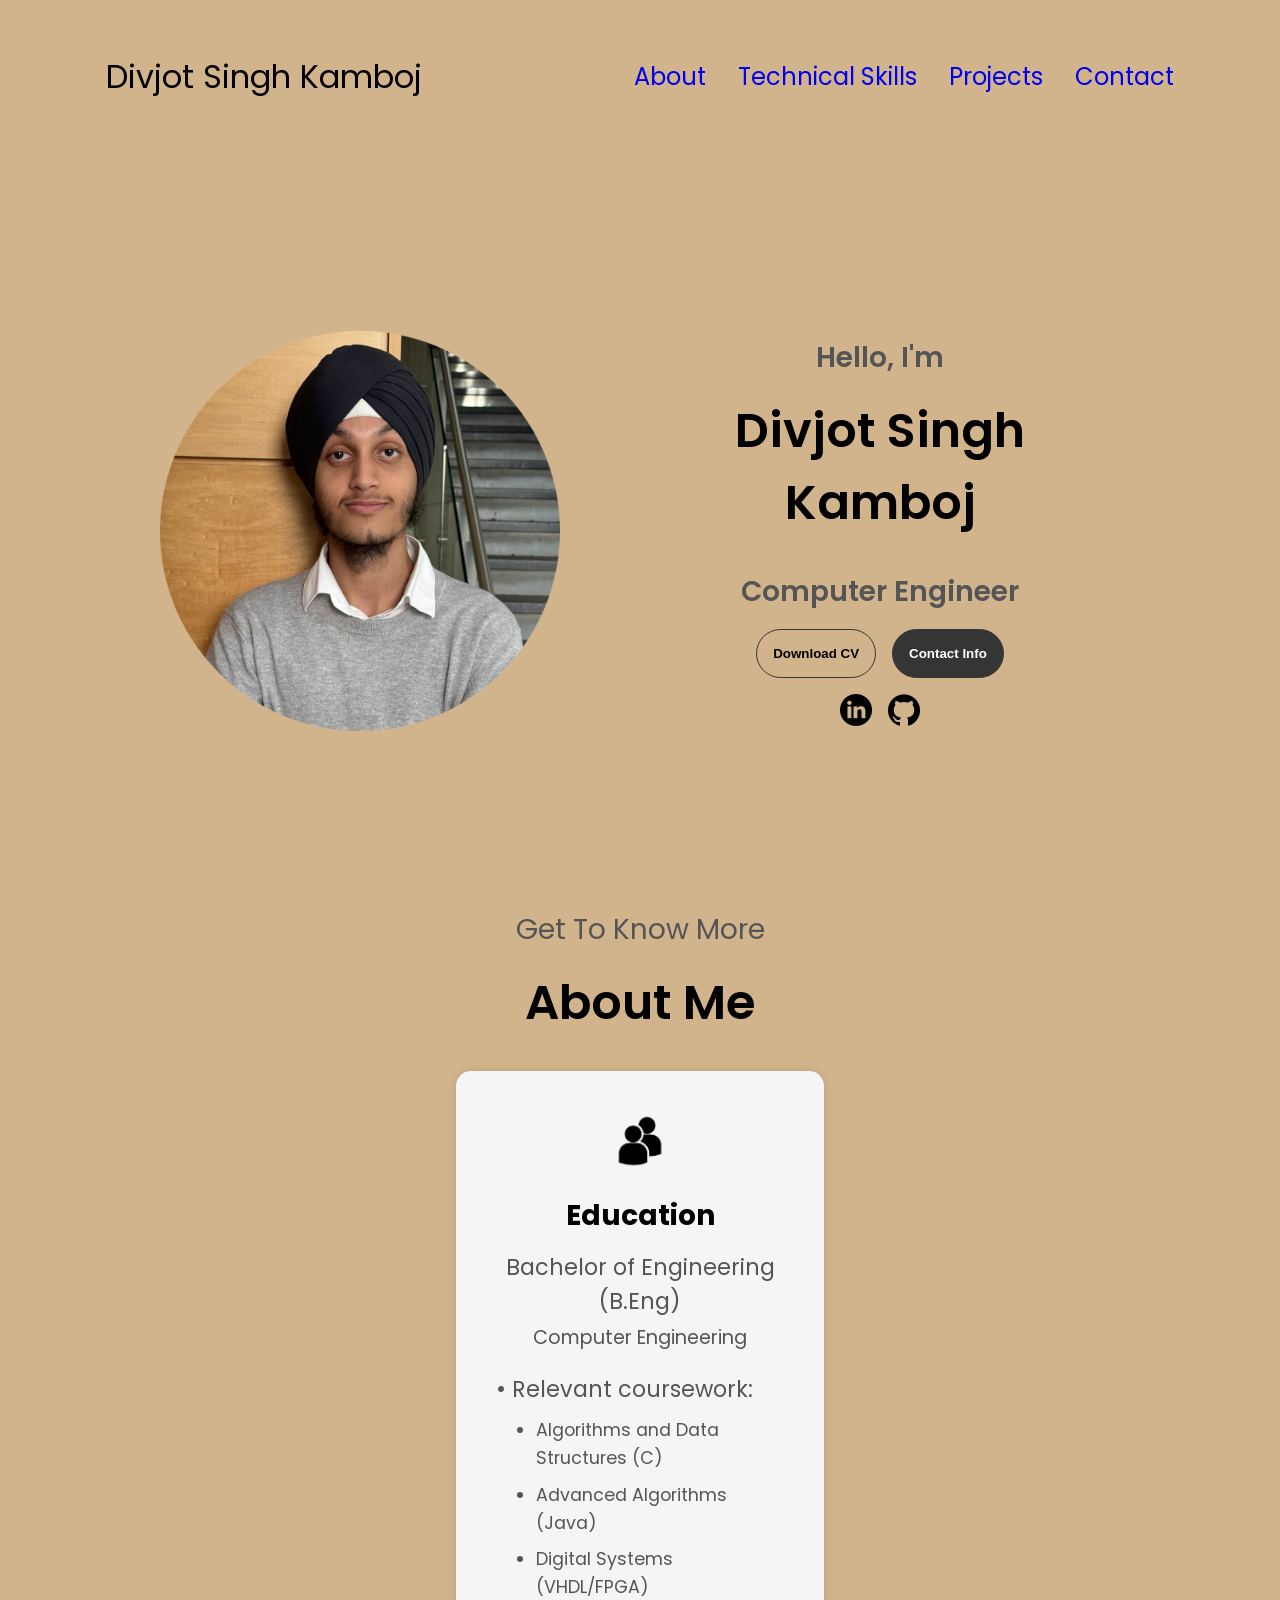
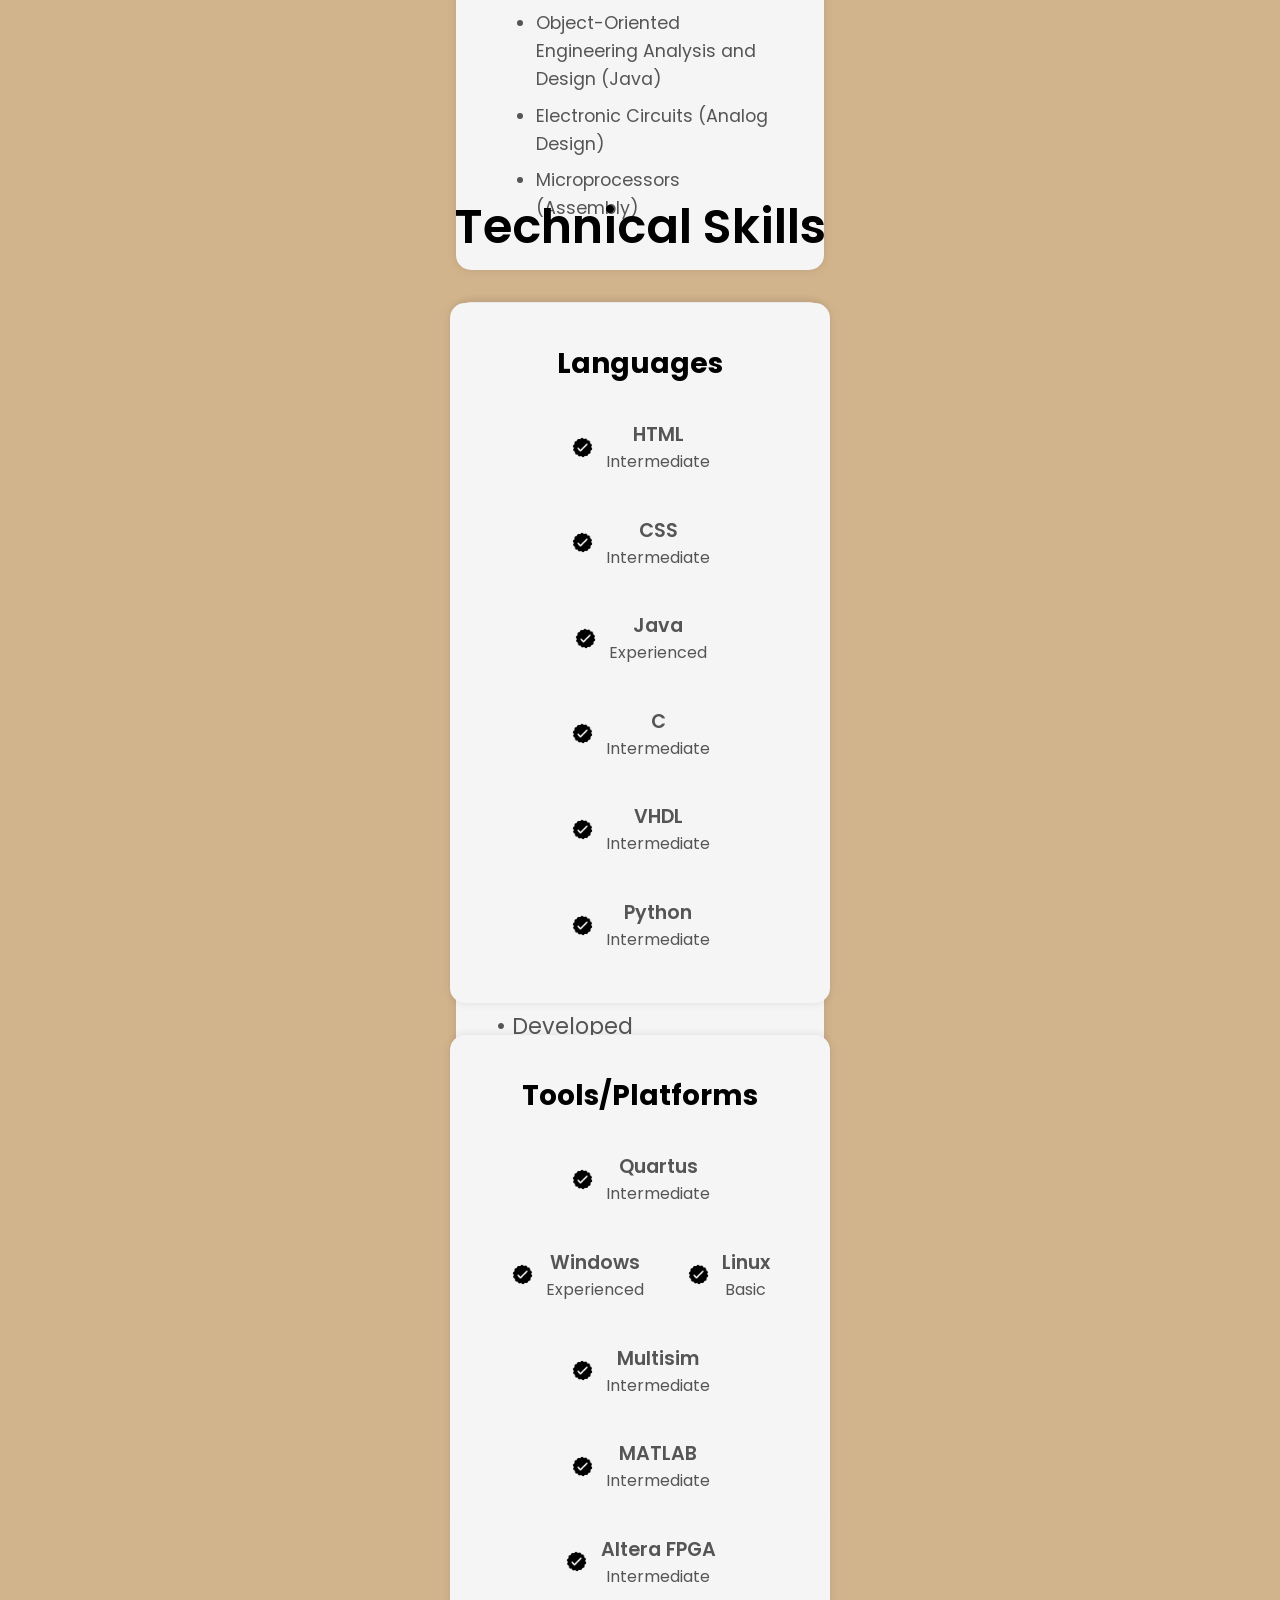
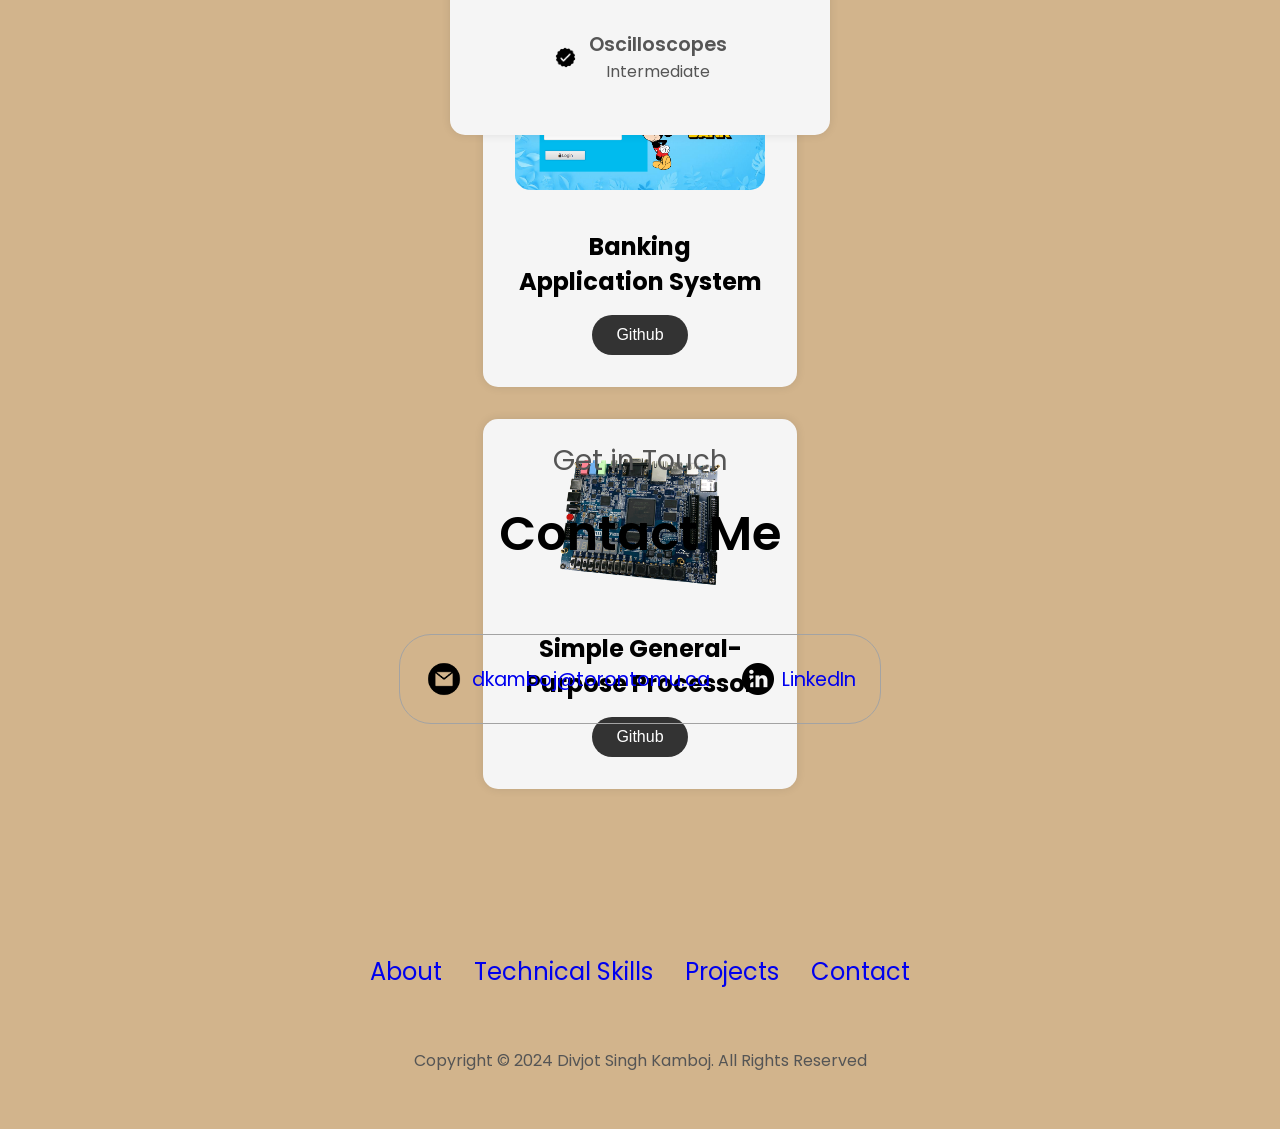
==== index.html @ 2ce03a9f "divjot portfolio final2" ====
<!DOCTYPE html>
<html lang="en">
<head>
    <meta charset="UTF-8">
    <meta http-equiv="X-UA-Compatible" content="IE=edge" />
    <meta name="viewport" content="width=device-width, initial-scale=1.0">
    <title>My Portfolio</title>
    <link rel="stylesheet" href="style.css">
    <link rel="stylesheet" href="mediaqueries.css">
</head>
<body>
    <nav id="desktop-nav">
        <div class="logo">Divjot Singh Kamboj</div>
        <div>
            <ul class="nav-links">
                <li><a href="#about">About</a></li>
                <li><a href="#skills">Technical Skills</a></li>
                <li><a href="#projects">Projects</a></li>
                <li><a href="#contact">Contact</a></li>
            </ul>   
        </div>    
    </nav>
    <nav id="hamburger-nav">
        <div class="logo">Divjot Singh Kamboj</div>
        <div class="hamburger-menu">
            <div class="hamburger-icon" onclick="toggleMenu()">
                <span></span>
                <span></span>
                <span></span>
            </div>
            <ul class="menu-links">
                <li><a href="#about" onclick="toggleMenu()">About</a></li>
                <li><a href="#skills" onclick="toggleMenu()">Technical Skills</a></li>
                <li><a href="#projects" onclick="toggleMenu()">Projects</a></li>
                <li><a href="#contact" onclick="toggleMenu()">Contact</a></li>
            </ul>
        </div>
    </nav>
    
    <!-- Profile Section -->
    <section id="profile">
        <div class="section__pic-container">
            <img src="./assets/Profile-pic-1000x1000.png" alt="Divjot Singh Kamboj Profile Picture">
        </div>
        <div class="section__text">
            <p class="section__text__p1">Hello, I'm</p>
            <h1 class="title">Divjot Singh Kamboj</h1>
            <p class="section__text__p2">Computer Engineer</p>
            <div class="btn-container">
                <button class="btn btn-color-2" onclick="window.open('./assets/Resume__DSK.pdf')">Download CV</button>
                <button class="btn btn-color-1" onclick="location.href='./#contact'">Contact Info</button>
            </div>
            <div id="socials-container">
                <img src="./assets/linkedin.png" alt="My LinkedIn Profile" class="icon" onclick="location.href='https://www.linkedin.com/in/divjot-singh-kamboj/'" />
                <img src="./assets/github.png" alt="My Github Profile" class="icon" onclick="location.href='https://github.com/DivjotSK'" />
            </div>
        </div>
    </section>

   <!-- About Section -->
<section id="about">
    <p class="section__text__p1">Get To Know More</p>
    <h1 class="title">About Me</h1>
    <div class="about-wrapper">
        
        <!-- Education Box -->
        <div class="about-box">
            <img src="./assets/education.png" alt="Education Icon" class="about-icon">
            <h3>Education</h3>
            <p>Bachelor of Engineering (B.Eng)</p>
            <span>Computer Engineering</span>
            <div class="about-details">
                <p>• Relevant coursework:</p>
                <ul class="course-list">
                    <li>Algorithms and Data Structures (C)</li>
                    <li>Advanced Algorithms (Java)</li>
                    <li>Digital Systems (VHDL/FPGA)</li>
                    <li>Object-Oriented Engineering Analysis and Design (Java)</li>
                    <li>Electronic Circuits (Analog Design)</li>
                    <li>Microprocessors (Assembly)</li>
                </ul>
            </div>
        </div>
        <!-- Experience Box -->
        <div class="about-box">
            <img src="./assets/experience.png" alt="Experience Icon" class="about-icon">
            <h3>Experience</h3>
            <p>4 years</p>
            <span>Summer Camp Counsellor</span>
            <div class="about-details">
                <p>• Instructed participants in coding, game design, and LEGO robotics, enhancing their understanding of engineering principles.</p>
                <p>• Organized and managed educational and recreational activities, improving problem-solving and collaboration skills.</p>
                <p>• Developed communication and leadership abilities through interactions with campers, parents, and staff.</p>
                <p>• Facilitated clear communication among camp staff, ensuring smooth coordination of daily schedules and effective resolution of camper-related issues.</p>
            </div>
        </div>

        
    </div>

    
</section>
</section>



  <!-- Skills Section -->
<section id="skills">
    <h2 class="title">Technical Skills</h2>
    <div class="skills-wrapper">
        <!-- Languages Box -->
        <div class="skills-box">
            <h3>Languages</h3>
            <div class="skills-list">
                <div class="skill-item">
                    <img src="./assets/checkmark.png" alt="Checkmark" class="checkmark-icon">
                    <div>
                        <p>HTML</p>
                        <span>Intermediate</span>
                    </div>
                </div>
                <div class="skill-item">
                    <img src="./assets/checkmark.png" alt="Checkmark" class="checkmark-icon">
                    <div>
                        <p>CSS</p>
                        <span>Intermediate</span>
                    </div>
                </div>
                <div class="skill-item">
                    <img src="./assets/checkmark.png" alt="Checkmark" class="checkmark-icon">
                    <div>
                        <p>Java</p>
                        <span>Experienced</span>
                    </div>
                </div>
                <div class="skill-item">
                    <img src="./assets/checkmark.png" alt="Checkmark" class="checkmark-icon">
                    <div>
                        <p>C</p>
                        <span>Intermediate</span>
                    </div>
                </div>
                <div class="skill-item">
                    <img src="./assets/checkmark.png" alt="Checkmark" class="checkmark-icon">
                    <div>
                        <p>VHDL</p>
                        <span>Intermediate</span>
                    </div>
                </div>
                <div class="skill-item">
                    <img src="./assets/checkmark.png" alt="Checkmark" class="checkmark-icon">
                    <div>
                        <p>Python</p>
                        <span>Intermediate</span>
                    </div>
                </div>
            </div>
        </div>

        <!-- Tools/Platforms Box -->
        <div class="skills-box">
            <h3>Tools/Platforms</h3>
            <div class="skills-list">
                <div class="skill-item">
                    <img src="./assets/checkmark.png" alt="Checkmark" class="checkmark-icon">
                    <div>
                        <p>Quartus</p>
                        <span>Intermediate</span>
                    </div>
                </div>
                <div class="skill-item">
                    <img src="./assets/checkmark.png" alt="Checkmark" class="checkmark-icon">
                    <div>
                        <p>Windows</p>
                        <span>Experienced</span>
                    </div>
                </div>
                <div class="skill-item">
                    <img src="./assets/checkmark.png" alt="Checkmark" class="checkmark-icon">
                    <div>
                        <p>Linux</p>
                        <span>Basic</span>
                    </div>
                </div>
                <div class="skill-item">
                    <img src="./assets/checkmark.png" alt="Checkmark" class="checkmark-icon">
                    <div>
                        <p>Multisim</p>
                        <span>Intermediate</span>
                    </div>
                </div>
                <div class="skill-item">
                    <img src="./assets/checkmark.png" alt="Checkmark" class="checkmark-icon">
                    <div>
                        <p>MATLAB</p>
                        <span>Intermediate</span>
                    </div>
                </div>
                <div class="skill-item">
                    <img src="./assets/checkmark.png" alt="Checkmark" class="checkmark-icon">
                    <div>
                        <p>Altera FPGA</p>
                        <span>Intermediate</span>
                    </div>
                </div>
                <div class="skill-item">
                    <img src="./assets/checkmark.png" alt="Checkmark" class="checkmark-icon">
                    <div>
                        <p>Oscilloscopes</p>
                        <span>Intermediate</span>
                    </div>
                </div>
            </div>
        </div>
    </div>
    
</section>
</section>


<!-- Projects Section -->
<section id="projects">
    
    <h2 class="title">Projects</h2>
    <div class="projects-wrapper">
        <!-- Project 1 -->
        <div class="project-card">
            <img src="./assets/MultistageAmplifier.png" alt="Project One" class="project-img">
            <h3 class="project-title">Multistage Amplifier</h3>
            <div class="project-buttons">
                <button class="project-btn" onclick="window.open('https://github.com/DivjotSK/Multistage-Amplifier')">Github</button>
            </div>
        </div>

        <!-- Project 2 -->
        <div class="project-card">
            <img src="./assets/BankingApplication.png" alt="Project Two" class="project-img">
            <h3 class="project-title">Banking Application System</h3>
            <div class="project-buttons">
                <button class="project-btn" onclick="window.open('https://github.com/DivjotSK/BankingApplication')">Github</button>
            </div>
        </div>

        <!-- Project 3 -->
        <div class="project-card">
            <img src="./assets/alteraFPGA.png" alt="Project Three" class="project-img">
            <h3 class="project-title">Simple General-Purpose Processor</h3>
            <div class="project-buttons">
                <button class="project-btn" onclick="window.open('https://github.com/your-github-link')">Github</button>
            </div>
        </div>
    </div>
</section>

<section id="contact">
    <p class="section__text__p1">Get in Touch</p>
    <h1 class="title">Contact Me</h1>
    <div class="contact-info-upper-container">
        <div class="contact-info-container">
            <img 
            src="./assets/email.png" 
            alt="Email icon" 
            class="icon contact-icon email-icon"
            />
            <p><a href="mailto:dkamboj@torontomu.ca">dkamboj@torontomu.ca</a>
            </p>
        </div>
        <div class="contact-info-container">
            <img 
            src="./assets/linkedin.png" 
            alt="LinkedIn icon" 
            class="icon contact-icon"
            />
            <p><a href="https://www.linkedin.com/in/divjot-singh-kamboj/">LinkedIn</a>
            </p>
        </div>
    </div>
</section>
<footer>
    <nav>
        <div class="nav-links-container">
            <ul class="nav-links">
                <li><a href="#about">About</a></li>
                <li><a href="#skills">Technical Skills</a></li>
                <li><a href="#projects">Projects</a></li>
                <li><a href="#contact">Contact</a></li>
            </ul>
        </div>
    </nav>
    <p>Copyright &#169; 2024 Divjot Singh Kamboj. All Rights Reserved</p>
</footer>

    <script src="script.js"></script>
</body>
</html>
---- style.css ----
/* General */

@import url('https://fonts.googleapis.com/css2?family=Poppins:wght@300;400;500;600&display=swap');

* {
    margin: 0;
    padding: 0;
}


body{
    font-family: "Poppins", sans-serif;
    background-color: tan;
}

html{
    scroll-behavior: smooth;
}

p{
    color: rgb(85, 85, 85);
}

/* TRANSITION */

a, btn{
    transition: all 300ms ease;
}

/* Desktop */

nav, .nav-links{
    display: flex;
}

nav{
    justify-content:space-around;
    align-items: center;
    height: 17vh;
}

.nav-links{
    gap: 2rem;
    list-style: none;
    font-size: 1.5rem;
}

a{
    text-decoration: none;
    text-decoration-color: white;
}

a:hover{
    color:grey;
    text-decoration: underline;
    text-underline-offset: 1rem;
    text-decoration-color: rgb(181, 181, 181);
}

.logo{
    font-size: 2rem;
}

.logo:hover{
    cursor: default;
}

/* HAMBURGER MENU */

#hamburger-nav{
    display: none;
}

.hamburger-menu{
    position: relative;
    display: inline-block;
}

.hamburger-icon {
    display: flex;
    flex-direction: column;
    justify-content: space-between;
    height: 24px;
    width: 30px;
    cursor: pointer;
}

.hamburger-icon span{
    width: 100%;
    height: 2px;
    background-color: black;
    transition: all 0.3 ease-in-out;
}

.menu-links {
    position: absolute;
    top: 100%;
    right: 0;
    background-color: white;
    width: fit-content;
    max-height: 0;
    overflow: hidden;
    transition: all 0.3 ease-in-out;
}

.menu-links a{
    display: block;
    padding: 10px;
    text-align: center;
    font-size: 1.5rem;
    color: black;
    text-decoration: none;
    transition: all 0.3 ease-in-out;
}

.menu-links li{
    list-style: none;
}

.menu-links.open{
    max-height: 300px;
}

.hamburger-icon.open span:first-child {
    transform: rotate(45deg) translate(10px, 5px);
}

.hamburger-icon.open span:nth-child(2){
    opacity: 0;
}

.hamburger-icon.open span:last-child{
    transform: rotate(-45deg) translate(10px, -5px);
}

.hamburger-icon span:first-child{
    transform: none;
}

.hamburger-icon span:first-child{
    opacity: 1;
}

.hamburger-icon span:first-child{
    transform: none;
}

/* SECTIONS */

section{
    padding-top: 4vh;
    height: 96vh;
    margin: 0 10rem;
    box-sizing: border-box;
    min-height: fit-content;

}

.section-container{
    display: flex;
}

/* PROFILE SECTION */

#profile{
    display: flex;
    justify-content: center;
    gap: 5rem;
    height: 80vh;
}

.section__pic-container{
    display:flex;
    height: 400px;
    width: 400px;
    margin: auto 0;
}

.section__text{
    align-self: center;
    text-align: center;
}

.section__text p{
    font-weight: 600;
}

.section__text__p1{
    text-align: center;
}

.section__text__p2{
    font-size: 1.75rem;
    margin-bottom: 1rem;
}

.title{
    font-size: 3rem;
    text-align: center;
}

#socials-container{
    display: flex;
    justify-content: center;
    margin-top: 1rem;
    gap: 1rem;
}

/* ICONS */

.icon{
    cursor: pointer;
    height: 2rem;
}

/* BUTTONS */

    .btn-container{
        display: flex;
        justify-content: center;
        gap: 1rem;
    }

    .btn{
        font-weight: 600;
        transition: all 300ms ease;
        padding: 1rem;
        border-radius: 2rem;
    }

    .btn-color-1, 
    .btn-color-2{
        border: rgb(53, 53, 53) 0.1rem solid;
    }

    .btn-color-1:hover, 
    .btn-color-2:hover{
        cursor: pointer;
    }

    .btn-color-1,
    .btn-color-2:hover{
        background: rgb(53, 53, 53);
        color: white;
    }

    .btn-color-1:hover{
        background: rgb(0,0,0);
    }

    .btn-color-2{
        background: none;
    }

    .btn-color-2:hover{
        border: rgb(255, 255, 255) 0.1rem solid;
    }

    .btn-container{
        gap: 1rem;
    }

    /* ABOUT SECTION */
    /* About Me Section */
/* About Me Section */
#about {
    padding: 4vh 10rem;
    text-align: center;
}

.section__text__p1 {
    font-size: 1.75rem; /* Increased */
    color: #555;
    margin-bottom: 1rem;
}

.title {
    font-size: 3rem; /* Increased */
    font-weight: 600;
    margin-bottom: 2rem;
}

.about-wrapper {
    display: flex;
    justify-content: center;
    gap: 2rem;
    flex-wrap: wrap;
    margin-top: 2rem;
}

.about-box {
    background-color: #f5f5f5;
    padding: 2.5rem; /* Increased padding */
    border-radius: 15px;
    box-shadow: 0 0 10px rgba(0, 0, 0, 0.1);
    width: 45%;
    min-width: 250px;
    display: flex;
    flex-direction: column;
    align-items: center;
    text-align: center;
    transition: transform 0.3s, box-shadow 0.3s;
}

.about-box:hover {
    transform: translateY(-5px);
    box-shadow: 0 5px 15px rgba(0, 0, 0, 0.2);
}

.about-icon {
    width: 60px; /* Increased */
    height: 60px; /* Increased */
    margin-bottom: 1rem;
}

.about-box h3 {
    margin: 0.5rem 0;
    font-size: 1.75rem; /* Increased */
}

.about-box p {
    font-size: 1.4rem; /* Increased */
    font-weight: bold;
    margin: 0.3rem 0;
}

.about-box span {
    font-size: 1.2rem; /* Increased */
    color: #555;
}

.about-details {
    margin-top: 1rem;
    text-align: left;
    font-size: 1.1rem; /* Increased */
    color: #555;
    line-height: 1.6; /* Adjusted for better spacing */
}

.about-details ul {
    margin-left: 1.5rem;
    margin-top: 0.5rem;
    padding-left: 1rem;
}

.about-details li {
    list-style-type: disc;
    margin-bottom: 0.5rem; /* Adjusted spacing */
    font-size: 1.1rem; /* Increased */
    color: #555;
}

.arrow {
    position: absolute;
    bottom: 2rem; /* Positions it from the bottom */
    right: 2rem; /* Positions it from the right */
    cursor: pointer;
    transition: transform 0.3s;
    width: 50px; /* Adjust size as needed */
    height: 50px; /* Adjust size as needed */
}

.arrow:hover {
    transform: translateY(-5px);
}

/* About Box General Styling */
.about-box p {
    font-size: 1.4rem;
    margin: 0.3rem 0;
    font-weight: normal; /* Set to normal for unbolding */
}

.about-box span {
    font-size: 1.2rem;
    color: #555;
    font-weight: normal; /* Set to normal for unbolding */
}

.about-details {
    margin-top: 1rem;
    text-align: left;
    font-size: 1.1rem;
    color: #555;
    line-height: 1.6;
    font-weight: normal; /* Unbolded for experience details */
}

.about-details ul {
    margin-left: 1.5rem;
    margin-top: 0.5rem;
    padding-left: 1rem;
}

.about-details li {
    list-style-type: disc;
    margin-bottom: 0.5rem;
    font-size: 1.1rem;
    color: #555;
}



    
    /* Experience */

    


    /* TECHNICAL SKILLS */

    #skills {
        padding: 6vh 10rem; /* Increased padding for more space */
        text-align: center;
        position: relative;
    }
    
    .skills-wrapper {
        display: flex;
        justify-content: center;
        gap: 2rem;
        flex-wrap: wrap;
        margin-top: 2.5rem;
    }
    
    .skills-box {
        background-color: #f5f5f5;
        padding: 2.5rem; /* Increased padding for a larger look */
        border-radius: 15px;
        box-shadow: 0 0 10px rgba(0, 0, 0, 0.1);
        width: 45%;
        min-width: 300px;
    }
    
    .skills-box h3 {
        margin-bottom: 1.5rem;
        font-size: 1.75rem; /* Increased font size */
        text-align: center;
    }
    
    .skills-list {
        display: flex;
        flex-wrap: wrap;
        gap: 1.2rem; /* Slightly increased gap */
        justify-content: center;
    }
    
    .skill-item {
        display: flex;
        align-items: center;
        gap: 0.7rem; /* Increased gap between checkmark and text */
        padding: 0.7rem; /* Increased padding for larger items */
    }
    
    .checkmark-icon {
        width: 25px; /* Increased width */
        height: 25px; /* Increased height */
    }
    
    .skill-item p {
        font-size: 1.2rem; /* Increased font size */
        font-weight: 600;
        margin: 0;
    }
    
    .skill-item span {
        font-size: 1rem; /* Increased font size */
        color: #555; /* Slightly darker for better visibility */
    }
    
    
    /* PROJECTS */
/* Projects Section */
#projects {
    padding: 4vh 10rem;
    text-align: center;
}

.section__text__p1 {
    font-size: 1.75rem;
    color: #555;
    margin-bottom: 1rem;
}

.title {
    font-size: 3rem;
    font-weight: 600;
    margin-bottom: 2rem;
}

.projects-wrapper {
    display: flex;
    justify-content: center;
    gap: 2rem;
    flex-wrap: wrap;
}

.project-card {
    background-color: #f5f5f5;
    padding: 2rem;
    border-radius: 15px;
    box-shadow: 0 0 10px rgba(0, 0, 0, 0.1);
    width: 30%;
    min-width: 250px;
    text-align: center;
    transition: transform 0.3s, box-shadow 0.3s;
}

.project-card:hover {
    transform: translateY(-5px);
    box-shadow: 0 5px 15px rgba(0, 0, 0, 0.2);
}

.project-img {
    width: 100%;
    border-radius: 15px;
    margin-bottom: 1rem;
}

.project-title {
    font-size: 1.5rem;
    margin: 1rem 0;
}

.project-buttons {
    display: flex;
    justify-content: center;
    gap: 1rem;
}

.project-btn {
    padding: 0.7rem 1.5rem;
    font-size: 1rem;
    border: none;
    border-radius: 25px;
    background-color: #333;
    color: white;
    cursor: pointer;
    transition: background 0.3s, transform 0.3s;
}

.project-btn:hover {
    background-color: #555;
    transform: translateY(-3px);
}

    
/* CONTACT */

#contact{
    display: flex;
    justify-content: center;
    flex-direction: column;
    height: 70vh;
}

.contact-info-upper-container{
    display: flex;
    justify-content: center;
    border-radius: 2rem;
    border: rgb(53,53,53) 0.1rem solid;
    border-color: rgb(163,163,163);
    background: (250, 250, 250);
    margin: 2rem auto;
    padding: 0.5rem;
}

.contact-info-container{
    display: flex;
    align-items: center;
    justify-content: center;
    gap: 0.5rem;
    margin: 1rem;
}

.contact-info-container p{
    font-size: larger;

}

.contact-icon{
    cursor: default;
}

.email-icon{
    height:2.5rem;
}

/*FOOTER*/

footer{
    height:26vh;
    margin: 0 1rem;
}

footer p{
    text-align: center;
}
---- mediaqueries.css ----
@media screen and (max-width: 1200px){
    #desktop-nav{
        display:none;
    }
    #hamburger-nav{
        display: flex;
    }
}
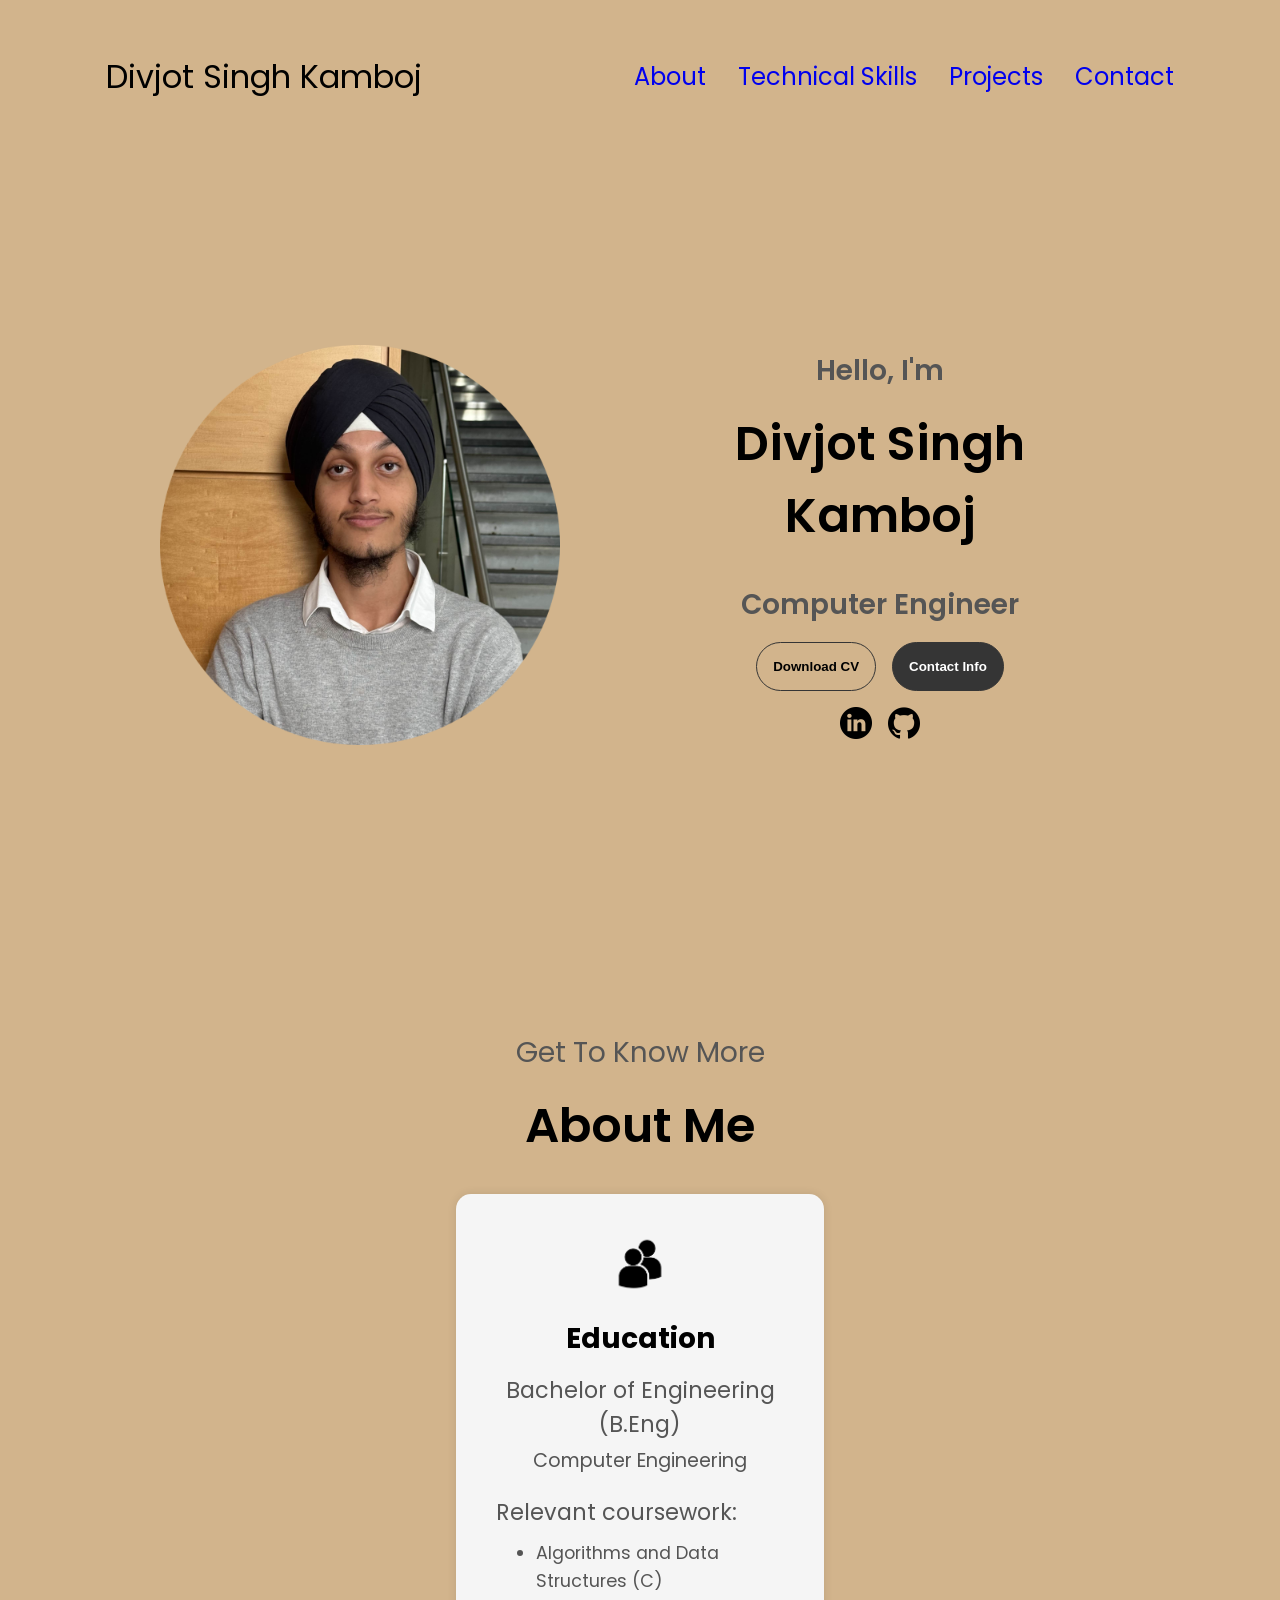
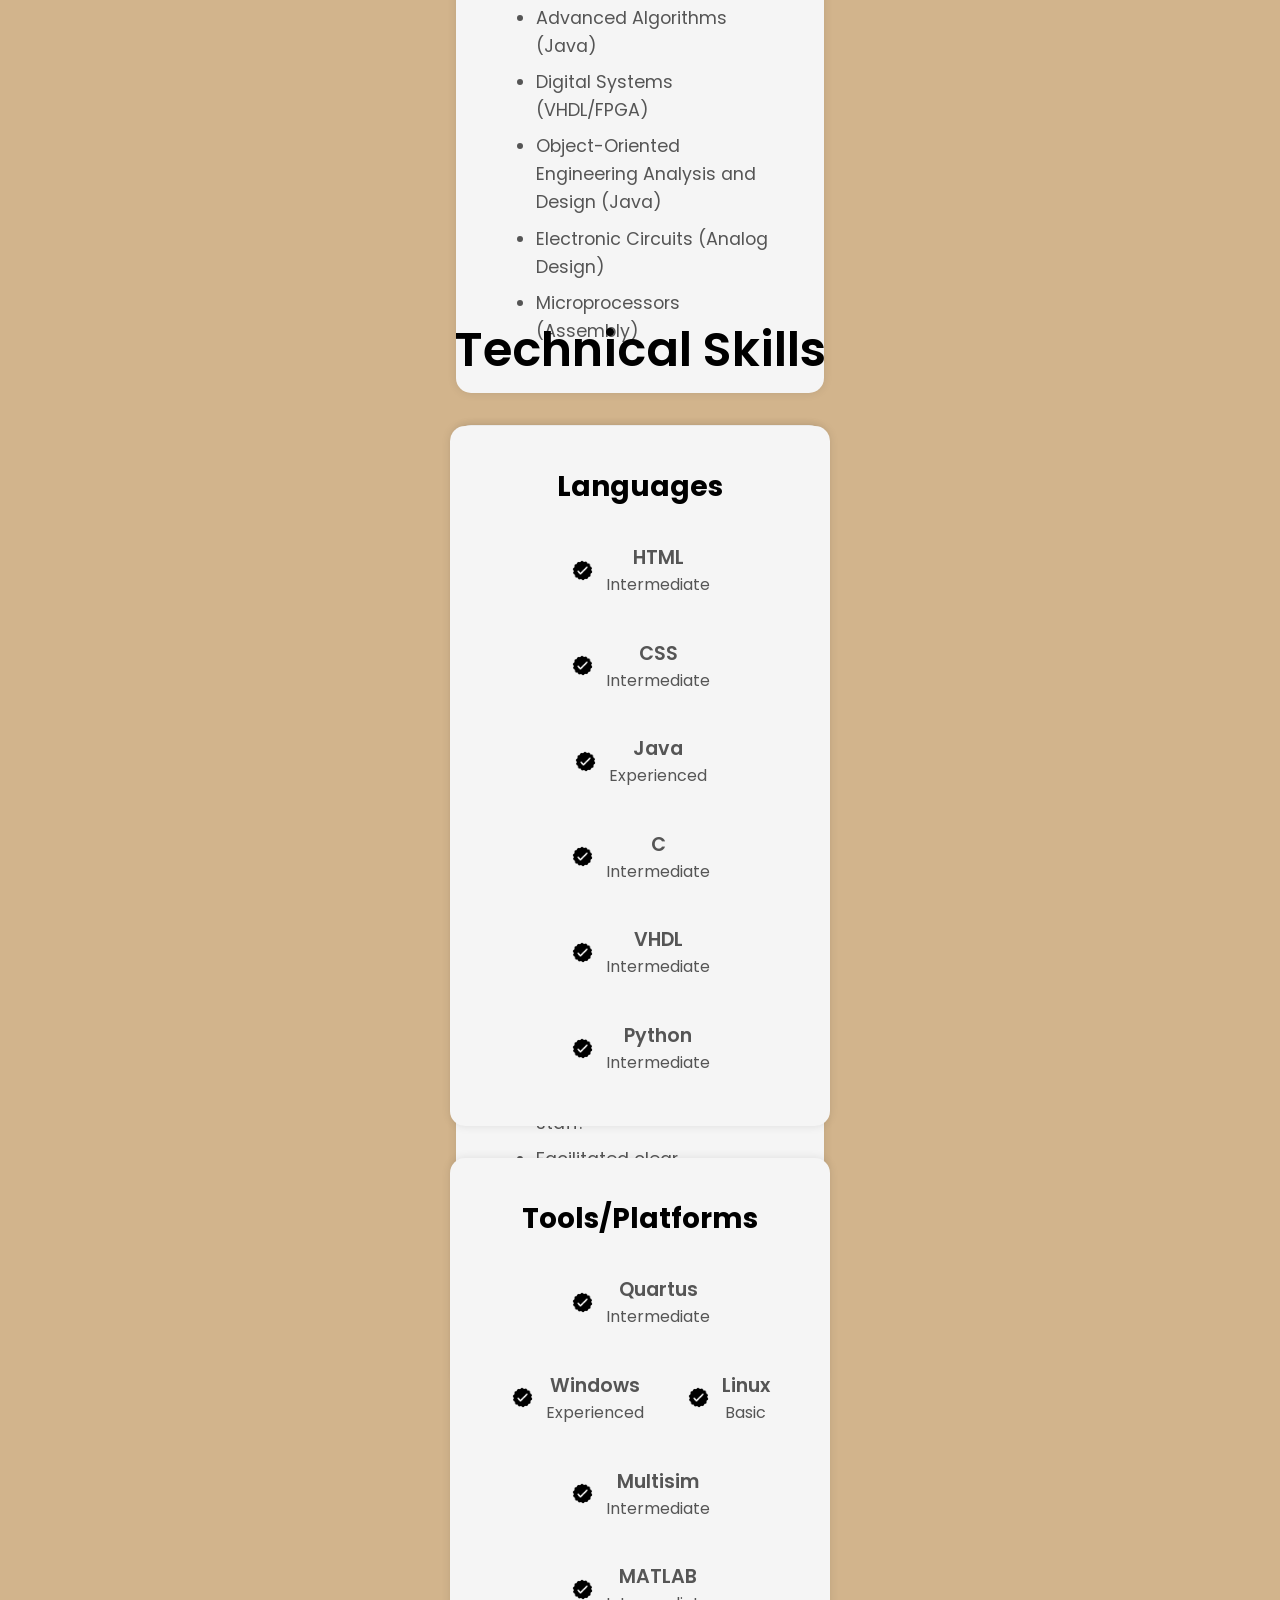
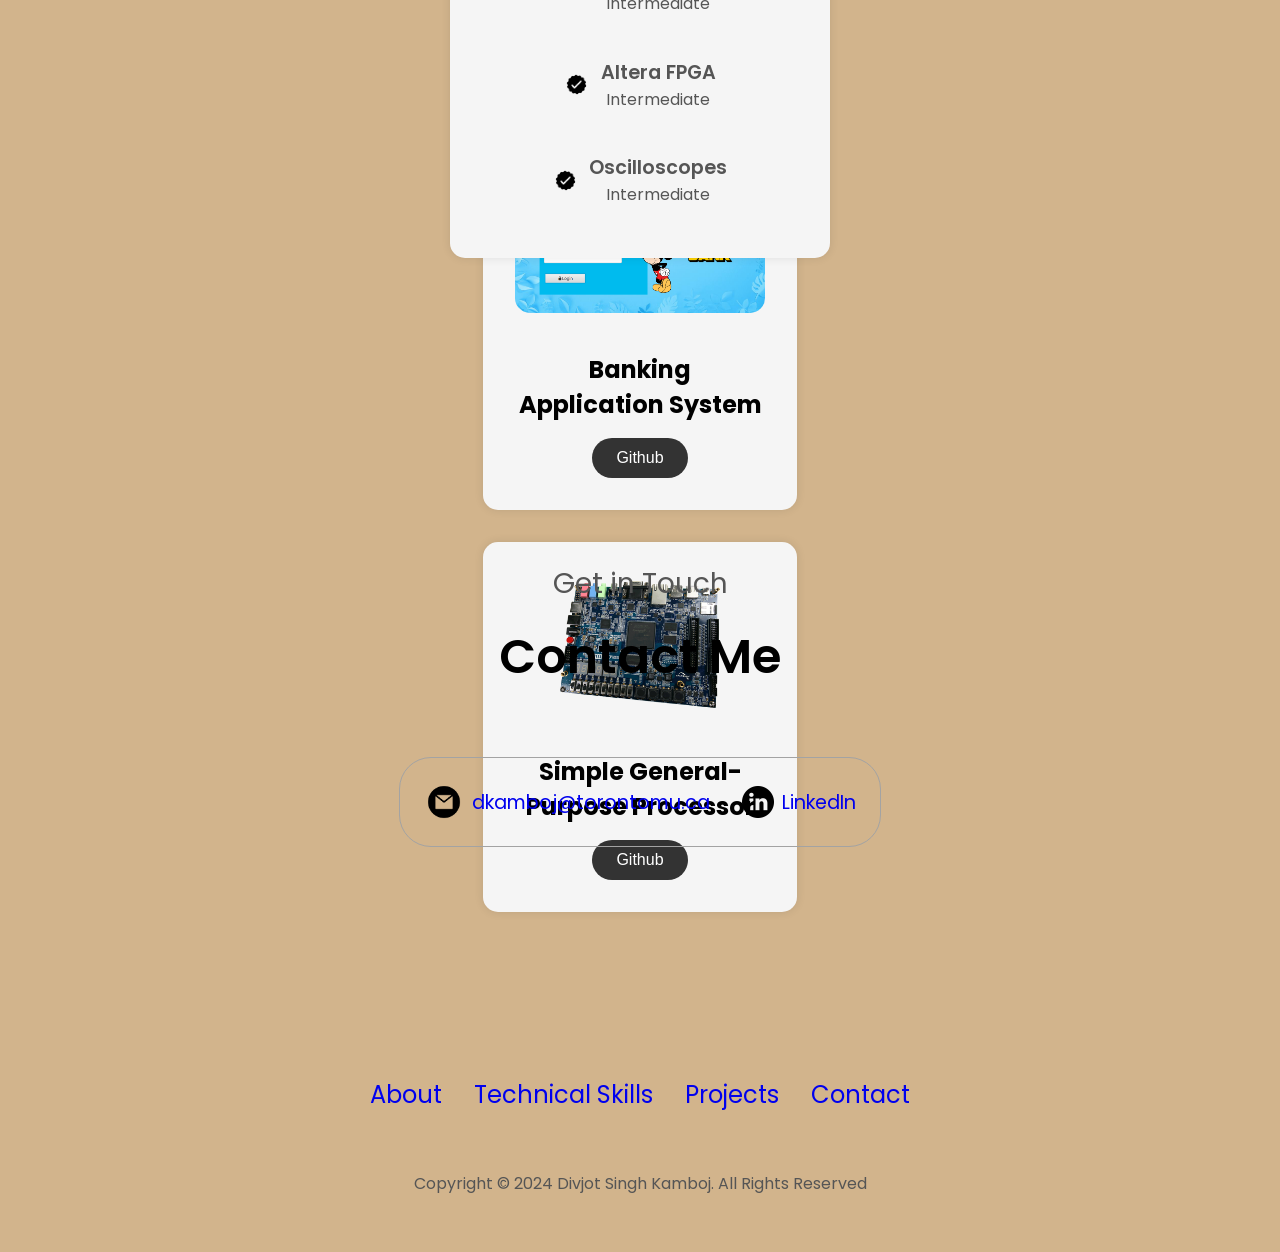
==== commit 3a503cbb: "divjotPortfolio V3" ====
--- a/index.html
+++ b/index.html
@@ -70,7 +70,7 @@
             <p>Bachelor of Engineering (B.Eng)</p>
             <span>Computer Engineering</span>
             <div class="about-details">
-                <p>• Relevant coursework:</p>
+                <p>Relevant coursework:</p>
                 <ul class="course-list">
                     <li>Algorithms and Data Structures (C)</li>
                     <li>Advanced Algorithms (Java)</li>
@@ -85,13 +85,15 @@
         <div class="about-box">
             <img src="./assets/experience.png" alt="Experience Icon" class="about-icon">
             <h3>Experience</h3>
-            <p>4 years</p>
-            <span>Summer Camp Counsellor</span>
             <div class="about-details">
-                <p>• Instructed participants in coding, game design, and LEGO robotics, enhancing their understanding of engineering principles.</p>
-                <p>• Organized and managed educational and recreational activities, improving problem-solving and collaboration skills.</p>
-                <p>• Developed communication and leadership abilities through interactions with campers, parents, and staff.</p>
-                <p>• Facilitated clear communication among camp staff, ensuring smooth coordination of daily schedules and effective resolution of camper-related issues.</p>
+             <p>4 years</p>
+             <span>Summer Camp Counsellor</span>
+                <ul class="course-list">
+                    <li>Instructed participants in coding, game design, and LEGO robotics, enhancing their understanding of engineering principles.</li>
+                    <li>Organized and managed educational and recreational activities, improving problem-solving and collaboration skills.</li>
+                    <li>Developed communication and leadership abilities through interactions with campers, parents, and staff.</li>
+                    <li>Facilitated clear communication among camp staff, ensuring smooth coordination of daily schedules and effective resolution of camper-related issues.</li>
+                </ul>
             </div>
         </div>
 
@@ -246,7 +248,7 @@
             <img src="./assets/alteraFPGA.png" alt="Project Three" class="project-img">
             <h3 class="project-title">Simple General-Purpose Processor</h3>
             <div class="project-buttons">
-                <button class="project-btn" onclick="window.open('https://github.com/your-github-link')">Github</button>
+                <button class="project-btn" onclick="window.open('https://github.com/DivjotSK/Simple-General-Purpose-Processor')">Github</button>
             </div>
         </div>
     </div>
--- a/style.css
+++ b/style.css
@@ -595,4 +595,115 @@
 
 footer p{
     text-align: center;
+}
+
+@media screen and (max-width: 1400px) {
+    #profile{
+        height: 83vh;
+        margin-bottom: 6rem;
+    }
+
+    .about-containers{
+        flex-wrap: wrap;
+    }
+}
+
+@media screen and (max-width: 1200px) {
+    #desktop-nav{
+        display: none;
+    }
+
+    #hamburger-nav{
+        display:flex;
+    }
+
+    .hamburger-icon{
+        position: relative;
+        margin-top: -2%;
+        margin-left: -75%;
+    }
+
+    #skills, .skills-box{
+        margin-top: 2rem;
+    }
+
+    #profile, .section-container{
+        display: block;
+        align-items: center;
+    }
+
+    section, .section-container{
+        height: fit-content;
+    }
+
+    section{
+        margin: 0 5%
+    }
+
+    .section__pic-container{
+        width: 250px;
+        height: 250px;
+        margin: 0 auto 2rem;
+    }
+
+    .section__text__p1{
+        display: flex;
+        justify-content: center; /* Centers horizontally */
+        align-items: center; /* Centers vertically */
+        text-align: center; /* Aligns the text in the center */
+        
+        
+    }
+
+   
+   
+
+    .title{
+        display: flex;
+        justify-content: center; /* Centers horizontally */
+        align-items: center; /* Centers vertically */
+        text-align: center; /* Aligns the text in the center */
+    }
+
+    .logo{
+        font-size: 1.25rem;
+        flex:auto;
+        margin-left: 3%;
+    }
+
+    .skills-box{
+        width: 90%; /* Adjust width to be responsive */
+        max-width: 400px; /* Set a max width for larger screens */
+        margin: 0 auto; /* Centers the box horizontally */
+        padding: 20px; /* Adds some padding inside the box */
+        box-sizing: border-box; /* Ensures padding doesn't increase width */
+        background-color: #fff; /* Keeps the background color */
+        border-radius: 10px; /* Adds rounded corners */
+        overflow: hidden; /* Prevents overflow issues */
+    }
+
+    .contact-info-upper-container{
+        flex-direction: column;
+        margin-top: 10px;
+    }
+
+    .nav-links{
+        flex-direction: column;
+        font-size: 1.2rem;
+        gap:0.5px;
+        text-align: center;
+    }
+
+    .nav{
+        margin-bottom: 10px;
+    }
+
+    
+
+    
+
+
+   
+
+
 }
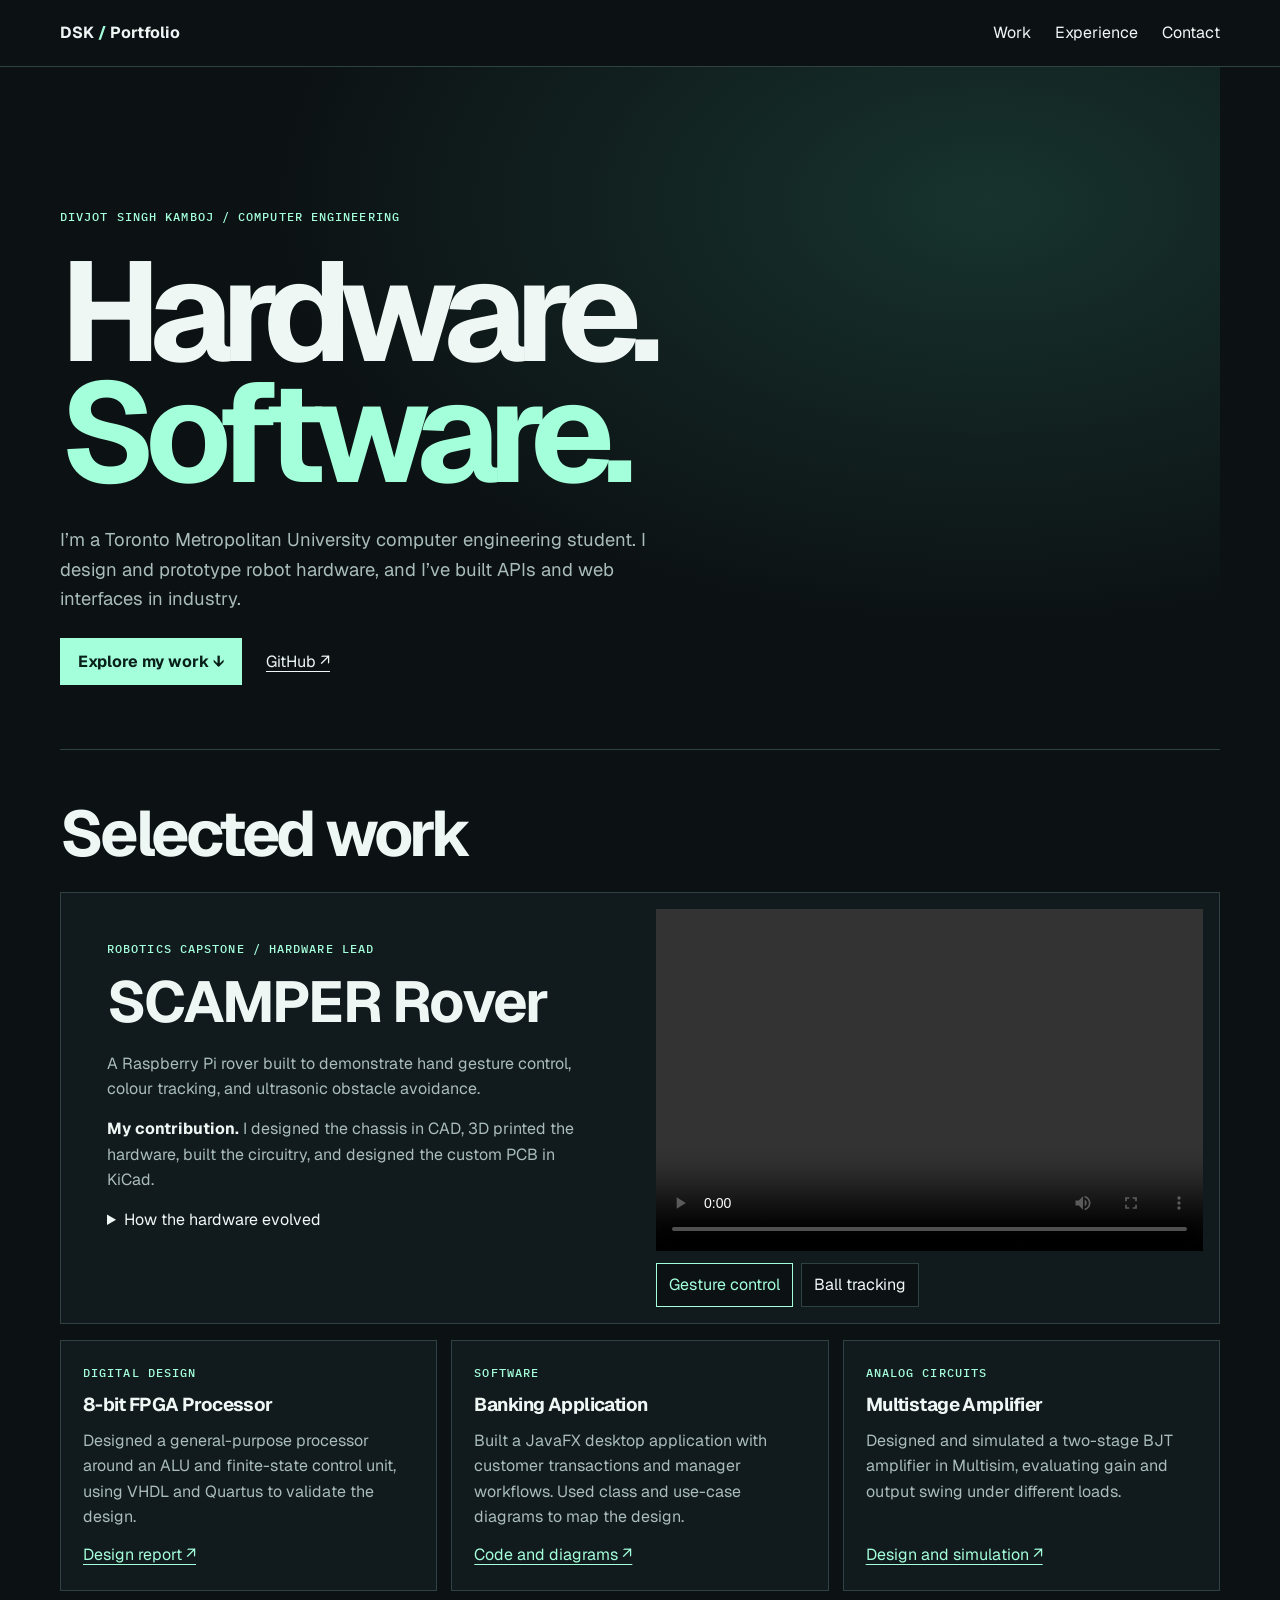
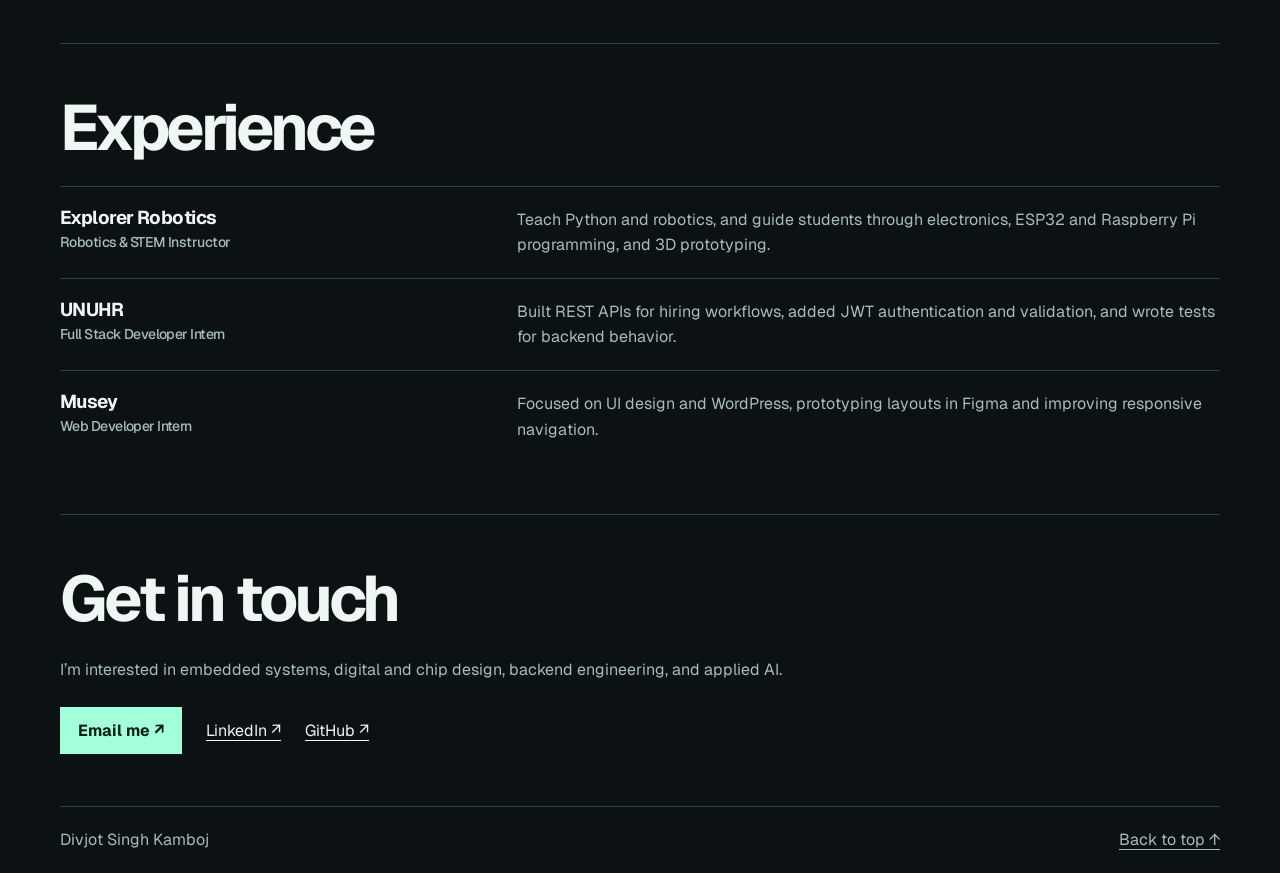
==== commit 8bf8017f: "Refresh computer engineering portfolio" ====
--- a/index.html
+++ b/index.html
@@ -1,297 +1,61 @@
-<!DOCTYPE html>
+<!doctype html>
 <html lang="en">
 <head>
-    <meta charset="UTF-8">
-    <meta http-equiv="X-UA-Compatible" content="IE=edge" />
-    <meta name="viewport" content="width=device-width, initial-scale=1.0">
-    <title>My Portfolio</title>
-    <link rel="stylesheet" href="style.css">
-    <link rel="stylesheet" href="mediaqueries.css">
+<meta charset="utf-8">
+<meta name="viewport" content="width=device-width, initial-scale=1">
+<meta name="description" content="Divjot Singh Kamboj's computer engineering portfolio, featuring embedded systems, digital design, and software.">
+<title>Divjot Singh Kamboj · Computer Engineering</title>
+<link rel="stylesheet" href="styles.css">
 </head>
-<body>
-    <nav id="desktop-nav">
-        <div class="logo">Divjot Singh Kamboj</div>
-        <div>
-            <ul class="nav-links">
-                <li><a href="#about">About</a></li>
-                <li><a href="#skills">Technical Skills</a></li>
-                <li><a href="#projects">Projects</a></li>
-                <li><a href="#contact">Contact</a></li>
-            </ul>   
-        </div>    
-    </nav>
-    <nav id="hamburger-nav">
-        <div class="logo">Divjot Singh Kamboj</div>
-        <div class="hamburger-menu">
-            <div class="hamburger-icon" onclick="toggleMenu()">
-                <span></span>
-                <span></span>
-                <span></span>
-            </div>
-            <ul class="menu-links">
-                <li><a href="#about" onclick="toggleMenu()">About</a></li>
-                <li><a href="#skills" onclick="toggleMenu()">Technical Skills</a></li>
-                <li><a href="#projects" onclick="toggleMenu()">Projects</a></li>
-                <li><a href="#contact" onclick="toggleMenu()">Contact</a></li>
-            </ul>
+<body id="top">
+<header><div class="shell bar">
+  <a class="brand" href="#top">DSK<span> / </span>Portfolio</a>
+  <nav aria-label="Main navigation"><a href="#work">Work</a><a href="#experience">Experience</a><a href="#contact">Contact</a></nav>
+</div></header>
+<main class="shell">
+  <section class="hero" aria-labelledby="intro">
+    <p class="label">DIVJOT SINGH KAMBOJ / COMPUTER ENGINEERING</p>
+    <h1 id="intro">Hardware.<br><em>Software.</em></h1>
+    <p class="intro">I’m a Toronto Metropolitan University computer engineering student. I design and prototype robot hardware, and I’ve built APIs and web interfaces in industry.</p>
+    <div class="actions"><a class="button" href="#work">Explore my work <span aria-hidden="true">↓</span></a><a href="https://github.com/DivjotSK">GitHub ↗</a></div>
+  </section>
+  <section id="work" aria-labelledby="work-title">
+    <h2 id="work-title">Selected work</h2>
+    <article class="feature">
+      <div class="feature-copy">
+        <p class="label">ROBOTICS CAPSTONE / HARDWARE LEAD</p>
+        <h3>SCAMPER Rover</h3>
+        <p>A Raspberry Pi rover built to demonstrate hand gesture control, colour tracking, and ultrasonic obstacle avoidance.</p>
+        <p><strong>My contribution.</strong> I designed the chassis in CAD, 3D printed the hardware, built the circuitry, and designed the custom PCB in KiCad.</p>
+        <details><summary>How the hardware evolved</summary><p>The team replaced the original LEGO chassis with a 3D-printed design. I designed a custom PCB to make the wiring more compact and reliable. It passed design checks and powered the Pi and sensors, but the motors failed to run during hardware testing. We used a solderable breadboard for the final build.</p></details>
+      </div>
+      <div class="demo">
+        <video id="rover-video" controls playsinline preload="metadata" aria-label="SCAMPER rover gesture control demo" src="assets/Gesture3D.mp4"></video>
+        <div class="video-options" role="group" aria-label="Choose a robot demonstration">
+          <button type="button" aria-pressed="true" data-video="assets/Gesture3D.mp4">Gesture control</button>
+          <button type="button" aria-pressed="false" data-video="assets/Manual%20Ball%20Follow.mp4">Ball tracking</button>
         </div>
-    </nav>
-    
-    <!-- Profile Section -->
-    <section id="profile">
-        <div class="section__pic-container">
-            <img src="./assets/Profile-pic-1000x1000.png" alt="Divjot Singh Kamboj Profile Picture">
-        </div>
-        <div class="section__text">
-            <p class="section__text__p1">Hello, I'm</p>
-            <h1 class="title">Divjot Singh Kamboj</h1>
-            <p class="section__text__p2">Computer Engineer</p>
-            <div class="btn-container">
-                <button class="btn btn-color-2" onclick="window.open('./assets/Resume__DSK.pdf')">Download CV</button>
-                <button class="btn btn-color-1" onclick="location.href='./#contact'">Contact Info</button>
-            </div>
-            <div id="socials-container">
-                <img src="./assets/linkedin.png" alt="My LinkedIn Profile" class="icon" onclick="location.href='https://www.linkedin.com/in/divjot-singh-kamboj/'" />
-                <img src="./assets/github.png" alt="My Github Profile" class="icon" onclick="location.href='https://github.com/DivjotSK'" />
-            </div>
-        </div>
-    </section>
-
-   <!-- About Section -->
-<section id="about">
-    <p class="section__text__p1">Get To Know More</p>
-    <h1 class="title">About Me</h1>
-    <div class="about-wrapper">
-        
-        <!-- Education Box -->
-        <div class="about-box">
-            <img src="./assets/education.png" alt="Education Icon" class="about-icon">
-            <h3>Education</h3>
-            <p>Bachelor of Engineering (B.Eng)</p>
-            <span>Computer Engineering</span>
-            <div class="about-details">
-                <p>Relevant coursework:</p>
-                <ul class="course-list">
-                    <li>Algorithms and Data Structures (C)</li>
-                    <li>Advanced Algorithms (Java)</li>
-                    <li>Digital Systems (VHDL/FPGA)</li>
-                    <li>Object-Oriented Engineering Analysis and Design (Java)</li>
-                    <li>Electronic Circuits (Analog Design)</li>
-                    <li>Microprocessors (Assembly)</li>
-                </ul>
-            </div>
-        </div>
-        <!-- Experience Box -->
-        <div class="about-box">
-            <img src="./assets/experience.png" alt="Experience Icon" class="about-icon">
-            <h3>Experience</h3>
-            <div class="about-details">
-             <p>4 years</p>
-             <span>Summer Camp Counsellor</span>
-                <ul class="course-list">
-                    <li>Instructed participants in coding, game design, and LEGO robotics, enhancing their understanding of engineering principles.</li>
-                    <li>Organized and managed educational and recreational activities, improving problem-solving and collaboration skills.</li>
-                    <li>Developed communication and leadership abilities through interactions with campers, parents, and staff.</li>
-                    <li>Facilitated clear communication among camp staff, ensuring smooth coordination of daily schedules and effective resolution of camper-related issues.</li>
-                </ul>
-            </div>
-        </div>
-
-        
+      </div>
+    </article>
+    <div class="projects">
+      <article><p class="label">DIGITAL DESIGN</p><h3>8-bit FPGA Processor</h3><p>Designed a general-purpose processor around an ALU and finite-state control unit, using VHDL and Quartus to validate the design.</p><a href="https://github.com/DivjotSK/Simple-General-Purpose-Processor">Design report ↗</a></article>
+      <article><p class="label">SOFTWARE</p><h3>Banking Application</h3><p>Built a JavaFX desktop application with customer transactions and manager workflows. Used class and use-case diagrams to map the design.</p><a href="https://github.com/DivjotSK/BankingApplication">Code and diagrams ↗</a></article>
+      <article><p class="label">ANALOG CIRCUITS</p><h3>Multistage Amplifier</h3><p>Designed and simulated a two-stage BJT amplifier in Multisim, evaluating gain and output swing under different loads.</p><a href="https://github.com/DivjotSK/Multistage-Amplifier">Design and simulation ↗</a></article>
     </div>
-
-    
-</section>
-</section>
-
-
-
-  <!-- Skills Section -->
-<section id="skills">
-    <h2 class="title">Technical Skills</h2>
-    <div class="skills-wrapper">
-        <!-- Languages Box -->
-        <div class="skills-box">
-            <h3>Languages</h3>
-            <div class="skills-list">
-                <div class="skill-item">
-                    <img src="./assets/checkmark.png" alt="Checkmark" class="checkmark-icon">
-                    <div>
-                        <p>HTML</p>
-                        <span>Intermediate</span>
-                    </div>
-                </div>
-                <div class="skill-item">
-                    <img src="./assets/checkmark.png" alt="Checkmark" class="checkmark-icon">
-                    <div>
-                        <p>CSS</p>
-                        <span>Intermediate</span>
-                    </div>
-                </div>
-                <div class="skill-item">
-                    <img src="./assets/checkmark.png" alt="Checkmark" class="checkmark-icon">
-                    <div>
-                        <p>Java</p>
-                        <span>Experienced</span>
-                    </div>
-                </div>
-                <div class="skill-item">
-                    <img src="./assets/checkmark.png" alt="Checkmark" class="checkmark-icon">
-                    <div>
-                        <p>C</p>
-                        <span>Intermediate</span>
-                    </div>
-                </div>
-                <div class="skill-item">
-                    <img src="./assets/checkmark.png" alt="Checkmark" class="checkmark-icon">
-                    <div>
-                        <p>VHDL</p>
-                        <span>Intermediate</span>
-                    </div>
-                </div>
-                <div class="skill-item">
-                    <img src="./assets/checkmark.png" alt="Checkmark" class="checkmark-icon">
-                    <div>
-                        <p>Python</p>
-                        <span>Intermediate</span>
-                    </div>
-                </div>
-            </div>
-        </div>
-
-        <!-- Tools/Platforms Box -->
-        <div class="skills-box">
-            <h3>Tools/Platforms</h3>
-            <div class="skills-list">
-                <div class="skill-item">
-                    <img src="./assets/checkmark.png" alt="Checkmark" class="checkmark-icon">
-                    <div>
-                        <p>Quartus</p>
-                        <span>Intermediate</span>
-                    </div>
-                </div>
-                <div class="skill-item">
-                    <img src="./assets/checkmark.png" alt="Checkmark" class="checkmark-icon">
-                    <div>
-                        <p>Windows</p>
-                        <span>Experienced</span>
-                    </div>
-                </div>
-                <div class="skill-item">
-                    <img src="./assets/checkmark.png" alt="Checkmark" class="checkmark-icon">
-                    <div>
-                        <p>Linux</p>
-                        <span>Basic</span>
-                    </div>
-                </div>
-                <div class="skill-item">
-                    <img src="./assets/checkmark.png" alt="Checkmark" class="checkmark-icon">
-                    <div>
-                        <p>Multisim</p>
-                        <span>Intermediate</span>
-                    </div>
-                </div>
-                <div class="skill-item">
-                    <img src="./assets/checkmark.png" alt="Checkmark" class="checkmark-icon">
-                    <div>
-                        <p>MATLAB</p>
-                        <span>Intermediate</span>
-                    </div>
-                </div>
-                <div class="skill-item">
-                    <img src="./assets/checkmark.png" alt="Checkmark" class="checkmark-icon">
-                    <div>
-                        <p>Altera FPGA</p>
-                        <span>Intermediate</span>
-                    </div>
-                </div>
-                <div class="skill-item">
-                    <img src="./assets/checkmark.png" alt="Checkmark" class="checkmark-icon">
-                    <div>
-                        <p>Oscilloscopes</p>
-                        <span>Intermediate</span>
-                    </div>
-                </div>
-            </div>
-        </div>
-    </div>
-    
-</section>
-</section>
-
-
-<!-- Projects Section -->
-<section id="projects">
-    
-    <h2 class="title">Projects</h2>
-    <div class="projects-wrapper">
-        <!-- Project 1 -->
-        <div class="project-card">
-            <img src="./assets/MultistageAmplifier.png" alt="Project One" class="project-img">
-            <h3 class="project-title">Multistage Amplifier</h3>
-            <div class="project-buttons">
-                <button class="project-btn" onclick="window.open('https://github.com/DivjotSK/Multistage-Amplifier')">Github</button>
-            </div>
-        </div>
-
-        <!-- Project 2 -->
-        <div class="project-card">
-            <img src="./assets/BankingApplication.png" alt="Project Two" class="project-img">
-            <h3 class="project-title">Banking Application System</h3>
-            <div class="project-buttons">
-                <button class="project-btn" onclick="window.open('https://github.com/DivjotSK/BankingApplication')">Github</button>
-            </div>
-        </div>
-
-        <!-- Project 3 -->
-        <div class="project-card">
-            <img src="./assets/alteraFPGA.png" alt="Project Three" class="project-img">
-            <h3 class="project-title">Simple General-Purpose Processor</h3>
-            <div class="project-buttons">
-                <button class="project-btn" onclick="window.open('https://github.com/DivjotSK/Simple-General-Purpose-Processor')">Github</button>
-            </div>
-        </div>
-    </div>
-</section>
-
-<section id="contact">
-    <p class="section__text__p1">Get in Touch</p>
-    <h1 class="title">Contact Me</h1>
-    <div class="contact-info-upper-container">
-        <div class="contact-info-container">
-            <img 
-            src="./assets/email.png" 
-            alt="Email icon" 
-            class="icon contact-icon email-icon"
-            />
-            <p><a href="mailto:dkamboj@torontomu.ca">dkamboj@torontomu.ca</a>
-            </p>
-        </div>
-        <div class="contact-info-container">
-            <img 
-            src="./assets/linkedin.png" 
-            alt="LinkedIn icon" 
-            class="icon contact-icon"
-            />
-            <p><a href="https://www.linkedin.com/in/divjot-singh-kamboj/">LinkedIn</a>
-            </p>
-        </div>
-    </div>
-</section>
-<footer>
-    <nav>
-        <div class="nav-links-container">
-            <ul class="nav-links">
-                <li><a href="#about">About</a></li>
-                <li><a href="#skills">Technical Skills</a></li>
-                <li><a href="#projects">Projects</a></li>
-                <li><a href="#contact">Contact</a></li>
-            </ul>
-        </div>
-    </nav>
-    <p>Copyright &#169; 2024 Divjot Singh Kamboj. All Rights Reserved</p>
-</footer>
-
-    <script src="script.js"></script>
+  </section>
+  <section id="experience" aria-labelledby="experience-title">
+    <h2 id="experience-title">Experience</h2>
+    <div class="role"><h3>Explorer Robotics <span>Robotics &amp; STEM Instructor</span></h3><p>Teach Python and robotics, and guide students through electronics, ESP32 and Raspberry Pi programming, and 3D prototyping.</p></div>
+    <div class="role"><h3>UNUHR <span>Full Stack Developer Intern</span></h3><p>Built REST APIs for hiring workflows, added JWT authentication and validation, and wrote tests for backend behavior.</p></div>
+    <div class="role"><h3>Musey <span>Web Developer Intern</span></h3><p>Focused on UI design and WordPress, prototyping layouts in Figma and improving responsive navigation.</p></div>
+  </section>
+  <section id="contact" aria-labelledby="contact-title">
+    <h2 id="contact-title">Get in touch</h2>
+    <p>I’m interested in embedded systems, digital and chip design, backend engineering, and applied AI.</p>
+    <div class="actions"><a class="button" href="mailto:kambojdivjotsingh@gmail.com">Email me ↗</a><a href="https://www.linkedin.com/in/divjot-singh-kamboj/">LinkedIn ↗</a><a href="https://github.com/DivjotSK">GitHub ↗</a></div>
+  </section>
+</main>
+<footer class="shell bar"><span>Divjot Singh Kamboj</span><a href="#top">Back to top ↑</a></footer>
+<script src="portfolio.js"></script>
 </body>
 </html>
--- a/styles.css
+++ b/styles.css
@@ -0,0 +1,65 @@
+@import url('https://fonts.googleapis.com/css2?family=Geist:wght@400;500;600;700;800&family=IBM+Plex+Mono:wght@400;500&display=swap');
+
+:root {
+  color-scheme: dark;
+  --ground: #0c1113;
+  --panel: #111a1d;
+  --ink: #eff7f5;
+  --quiet: #a9bcbb;
+  --accent: #a4ffdb;
+  --line: #2e4245;
+  font: 16px/1.6 Geist, system-ui, sans-serif;
+}
+* { box-sizing: border-box; }
+html { scroll-behavior: smooth; }
+body { margin: 0; color: var(--ink); background: var(--ground); }
+a { color: inherit; text-underline-offset: .22em; }
+a:hover { color: var(--accent); }
+:focus-visible { outline: 2px solid var(--accent); outline-offset: 4px; }
+h1, h2, h3, p { margin: 0; }
+p { color: var(--quiet); }
+.shell { width: min(1160px, calc(100% - 48px)); margin-inline: auto; }
+.bar, nav, .actions { display: flex; align-items: center; gap: 24px; flex-wrap: wrap; }
+.bar { justify-content: space-between; padding-block: 20px; }
+header { border-bottom: 1px solid var(--line); }
+nav a, .brand { text-decoration: none; }
+.brand { font-weight: 700; }
+.brand span, .label, h1 em { color: var(--accent); }
+.label { font: 500 .76rem/1.6 'IBM Plex Mono', monospace; letter-spacing: .09em; }
+.hero {
+  padding: clamp(60px, 11vw, 145px) 0 64px;
+  background: radial-gradient(ellipse at 80% 20%, #17332d 0%, transparent 56%);
+}
+h1 { font-size: clamp(3.35rem, 11vw, 9.7rem); letter-spacing: -.085em; line-height: .86; margin: .17em 0 .23em; }
+h1 em { font-style: normal; }
+.intro { font-size: 1.15rem; max-width: 51ch; }
+.actions { margin-top: 24px; }
+.button { background: var(--accent); color: #082019; padding: 11px 18px; text-decoration: none; font-weight: 700; }
+.button:hover { background: white; color: #082019; }
+section + section { padding: 52px 0; border-top: 1px solid var(--line); }
+h2 { font-size: clamp(2rem, 5vw, 4rem); line-height: 1; letter-spacing: -.055em; margin-bottom: 26px; }
+h3 { line-height: 1.15; letter-spacing: -.03em; }
+.feature { display: grid; grid-template-columns: 1fr 1fr; background: var(--panel); border: 1px solid var(--line); }
+.feature-copy { padding: clamp(20px, 4vw, 46px); }
+.feature h3 { font-size: clamp(2rem, 5vw, 3.6rem); margin: 10px 0 16px; }
+.feature-copy p + p, details { margin-top: 14px; }
+strong, summary { color: var(--ink); }
+summary { cursor: pointer; }
+details p { margin-top: 9px; }
+.demo { min-width: 0; padding: 16px; align-self: center; }
+video { display: block; width: 100%; aspect-ratio: 16 / 10; background: #020605; object-fit: contain; }
+.video-options { display: flex; gap: 8px; flex-wrap: wrap; margin-top: 12px; }
+button { border: 1px solid var(--line); background: var(--ground); color: var(--ink); padding: 8px 12px; cursor: pointer; font: inherit; }
+button[aria-pressed="true"] { border-color: var(--accent); color: var(--accent); }
+.projects { display: grid; grid-template-columns: repeat(3, 1fr); gap: 14px; margin-top: 16px; }
+.projects article { background: var(--panel); border: 1px solid var(--line); padding: 22px; display: flex; flex-direction: column; gap: 12px; }
+.projects a { margin-top: auto; color: var(--accent); }
+.role { display: grid; grid-template-columns: 1fr 1.6fr; gap: 18px; border-top: 1px solid var(--line); padding-block: 20px; }
+.role span { display: block; color: var(--quiet); font-size: .88rem; font-weight: 500; margin-top: 6px; }
+footer { border-top: 1px solid var(--line); color: var(--quiet); }
+@media (max-width: 720px) {
+  .shell { width: calc(100% - 32px); }
+  .feature, .projects, .role { grid-template-columns: 1fr; }
+  nav, .bar { gap: 12px; }
+}
+@media (prefers-reduced-motion: reduce) { html { scroll-behavior: auto; } }
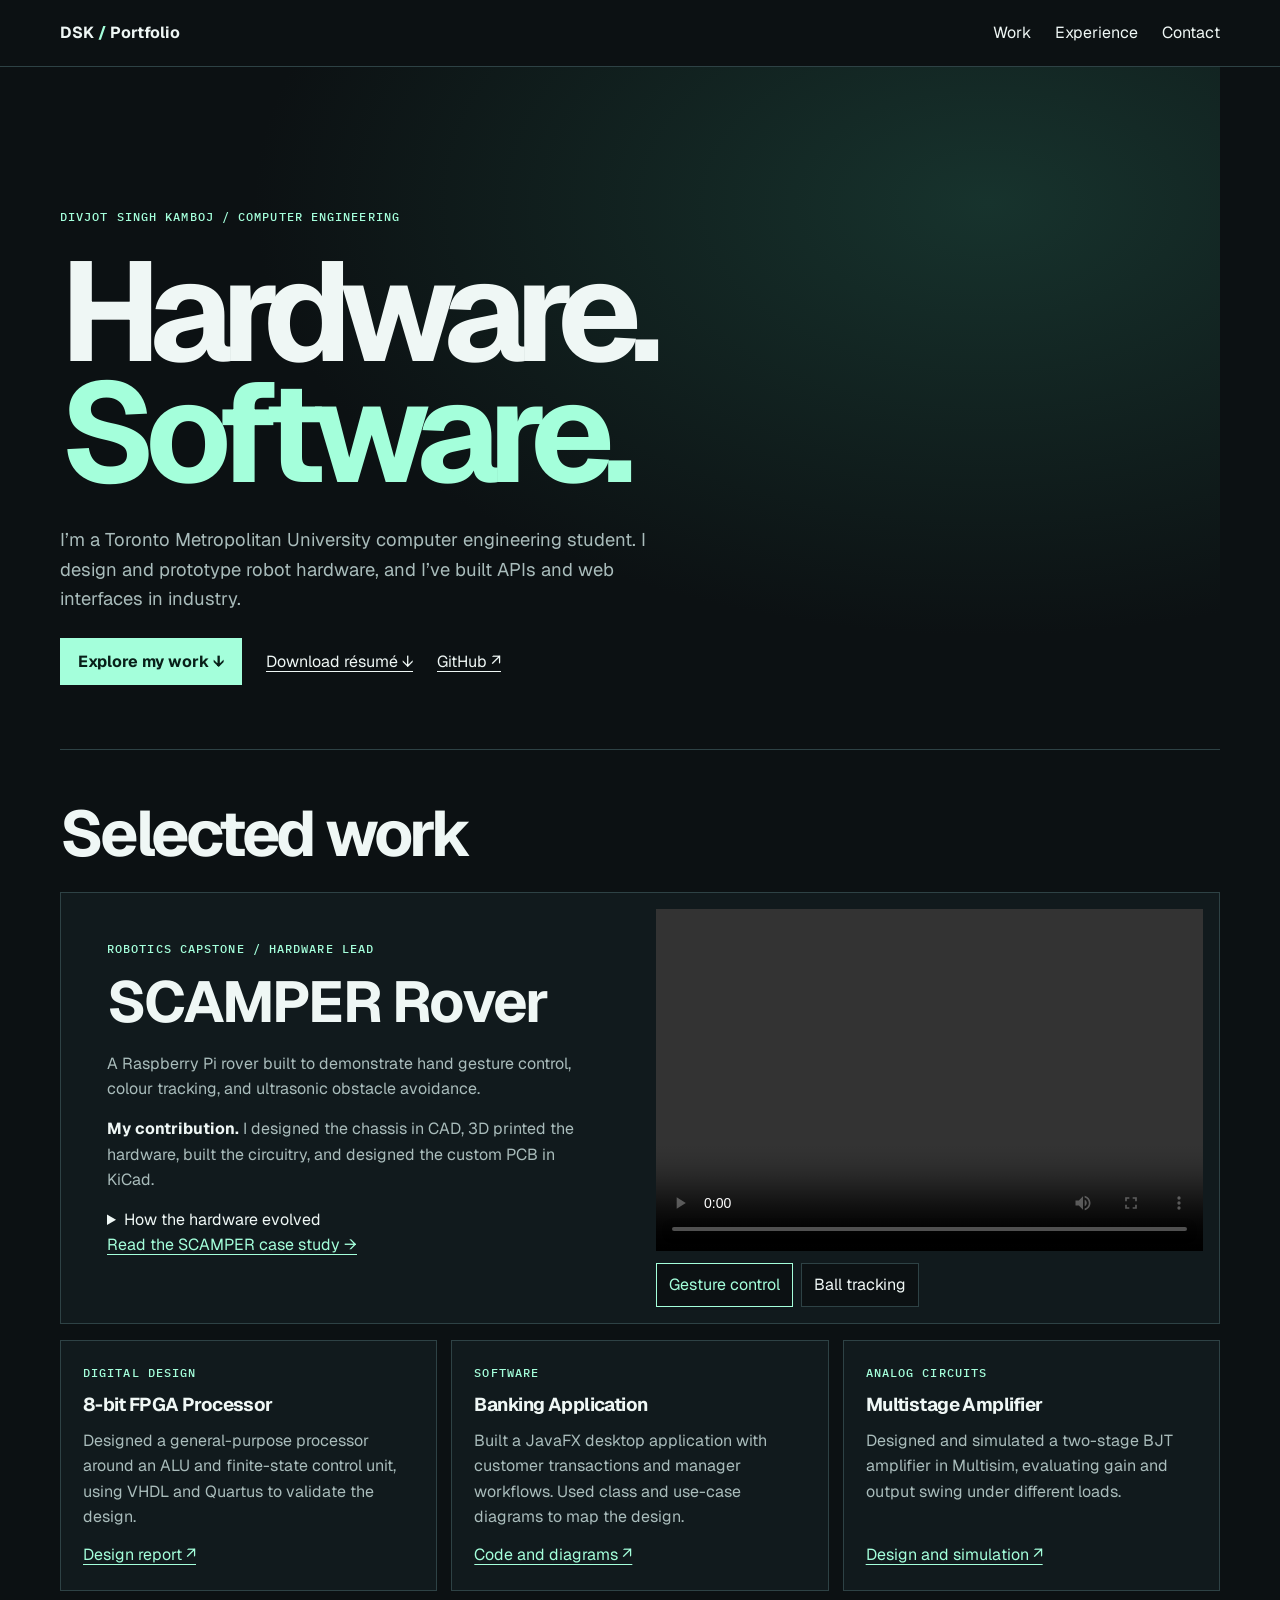
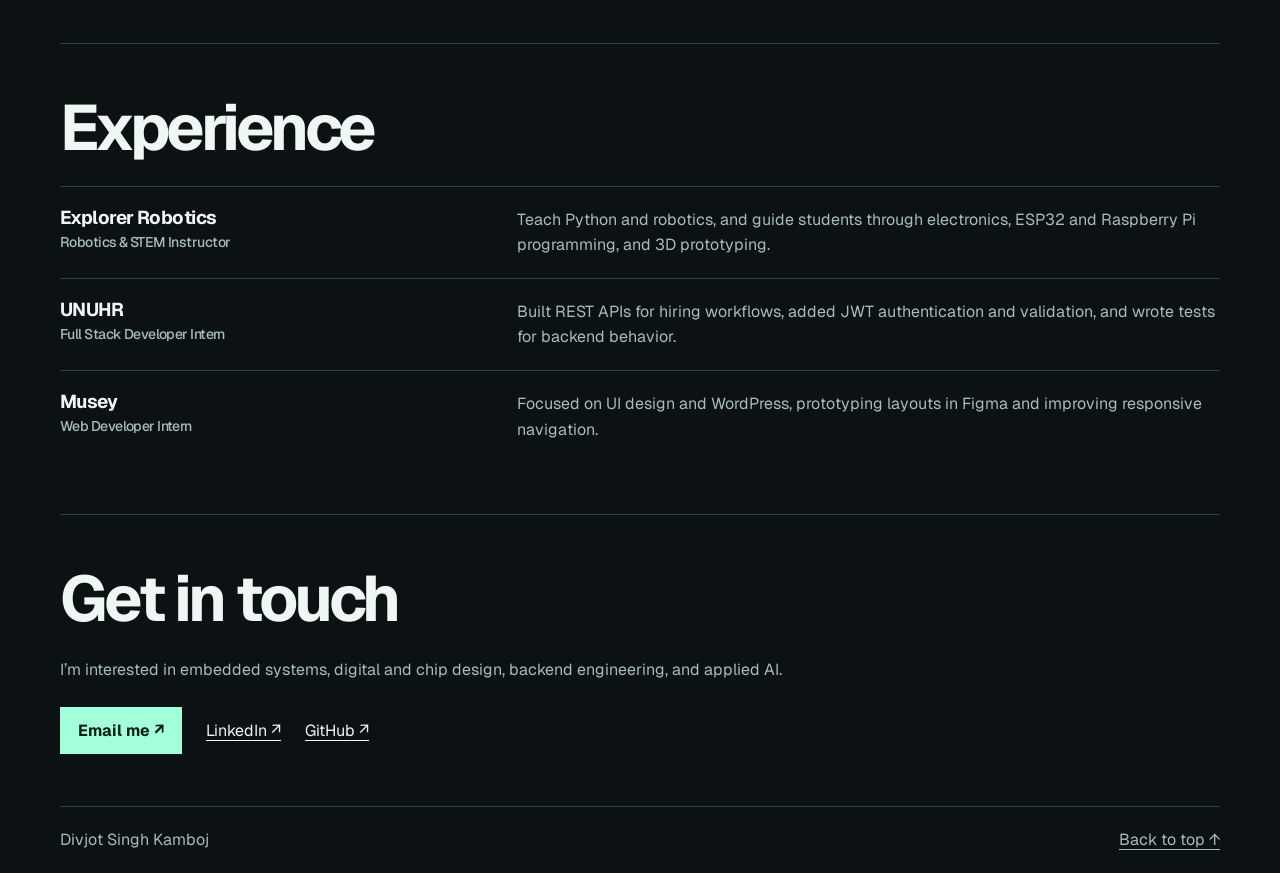
==== commit bfb7a274: "Add SCAMPER case study and résumé download" ====
--- a/index.html
+++ b/index.html
@@ -17,7 +17,7 @@
     <p class="label">DIVJOT SINGH KAMBOJ / COMPUTER ENGINEERING</p>
     <h1 id="intro">Hardware.<br><em>Software.</em></h1>
     <p class="intro">I’m a Toronto Metropolitan University computer engineering student. I design and prototype robot hardware, and I’ve built APIs and web interfaces in industry.</p>
-    <div class="actions"><a class="button" href="#work">Explore my work <span aria-hidden="true">↓</span></a><a href="https://github.com/DivjotSK">GitHub ↗</a></div>
+    <div class="actions"><a class="button" href="#work">Explore my work <span aria-hidden="true">↓</span></a><a href="assets/Divjot_Kamboj_Resume.pdf" download>Download résumé ↓</a><a href="https://github.com/DivjotSK">GitHub ↗</a></div>
   </section>
   <section id="work" aria-labelledby="work-title">
     <h2 id="work-title">Selected work</h2>
@@ -27,7 +27,7 @@
         <h3>SCAMPER Rover</h3>
         <p>A Raspberry Pi rover built to demonstrate hand gesture control, colour tracking, and ultrasonic obstacle avoidance.</p>
         <p><strong>My contribution.</strong> I designed the chassis in CAD, 3D printed the hardware, built the circuitry, and designed the custom PCB in KiCad.</p>
-        <details><summary>How the hardware evolved</summary><p>The team replaced the original LEGO chassis with a 3D-printed design. I designed a custom PCB to make the wiring more compact and reliable. It passed design checks and powered the Pi and sensors, but the motors failed to run during hardware testing. We used a solderable breadboard for the final build.</p></details>
+        <details><summary>How the hardware evolved</summary><p>The team replaced the original LEGO chassis with a 3D-printed design. I designed a custom PCB to make the wiring more compact and reliable. It passed design checks and powered the Pi and sensors, but the motors failed to run during hardware testing. We used a solderable breadboard for the final build.</p></details><p><a class="case-link" href="scamper.html">Read the SCAMPER case study →</a></p>
       </div>
       <div class="demo">
         <video id="rover-video" controls playsinline preload="metadata" aria-label="SCAMPER rover gesture control demo" src="assets/Gesture3D.mp4"></video>
--- a/styles.css
+++ b/styles.css
@@ -63,3 +63,68 @@
   nav, .bar { gap: 12px; }
 }
 @media (prefers-reduced-motion: reduce) { html { scroll-behavior: auto; } }
+
+@media (prefers-reduced-motion: no-preference) and (hover: hover) {
+  .projects article {
+    transition: transform 180ms ease, border-color 180ms ease;
+  }
+
+  .projects article:hover {
+    transform: translateY(-4px);
+    border-color: var(--accent);
+  }
+
+  .button, .video-options button {
+    transition: background-color 160ms ease, border-color 160ms ease, color 160ms ease;
+  }
+
+  .video-options button:hover {
+    border-color: var(--accent);
+  }
+}
+
+.case-link { color: var(--accent); }
+.case-study .hero h1 { font-size: clamp(3rem, 10vw, 8rem); }
+.case-copy { max-width: 68ch; margin-bottom: 26px; }
+.case-copy h2 { margin-top: 10px; }
+.case-copy p + p { margin-top: 12px; }
+.case-study figure { margin: 0; min-width: 0; }
+.case-study figure img { display: block; max-width: 100%; max-height: 430px; object-fit: contain; background: var(--panel); border: 1px solid var(--line); }
+.case-study figcaption { color: var(--quiet); margin-top: 10px; font-size: .9rem; }
+.case-figures { display: grid; grid-template-columns: 1fr 1fr; gap: 20px; }
+.case-study video { max-width: 720px; }
+@media (max-width: 720px) {
+  .case-figures { grid-template-columns: 1fr; }
+}
+
+.chassis-comparison {
+  margin: 0;
+  padding: clamp(12px, 3vw, 24px);
+  min-inline-size: 0;
+  border: 1px solid var(--line);
+  background: var(--panel);
+}
+.chassis-comparison legend { padding-inline: 8px; color: var(--quiet); }
+.chassis-comparison input { position: absolute; width: 1px; height: 1px; opacity: 0; }
+.chassis-comparison label {
+  display: inline-block;
+  padding: 8px 12px;
+  margin: 0 4px 10px 0;
+  border: 1px solid var(--line);
+  cursor: pointer;
+}
+.chassis-comparison input:checked + label { background: var(--accent); color: var(--ground); }
+.chassis-comparison input:focus-visible + label { outline: 2px solid var(--accent); outline-offset: 3px; }
+.chassis-comparison figure { display: none; margin-top: 8px; }
+#chassis-before:checked ~ .build-before,
+#chassis-after:checked ~ .build-after { display: block; }
+.chassis-comparison figure a { display: block; width: fit-content; max-width: 100%; margin-inline: auto; }
+.chassis-comparison figure img { height: clamp(235px, 50vw, 480px); width: auto; max-height: none; }
+.chassis-comparison figcaption { text-align: center; }
+@media (prefers-reduced-motion: no-preference) {
+  .chassis-comparison figure { animation: reveal-build 230ms ease-out; }
+  @keyframes reveal-build {
+    from { opacity: 0; transform: translateY(5px); }
+    to { opacity: 1; transform: translateY(0); }
+  }
+}
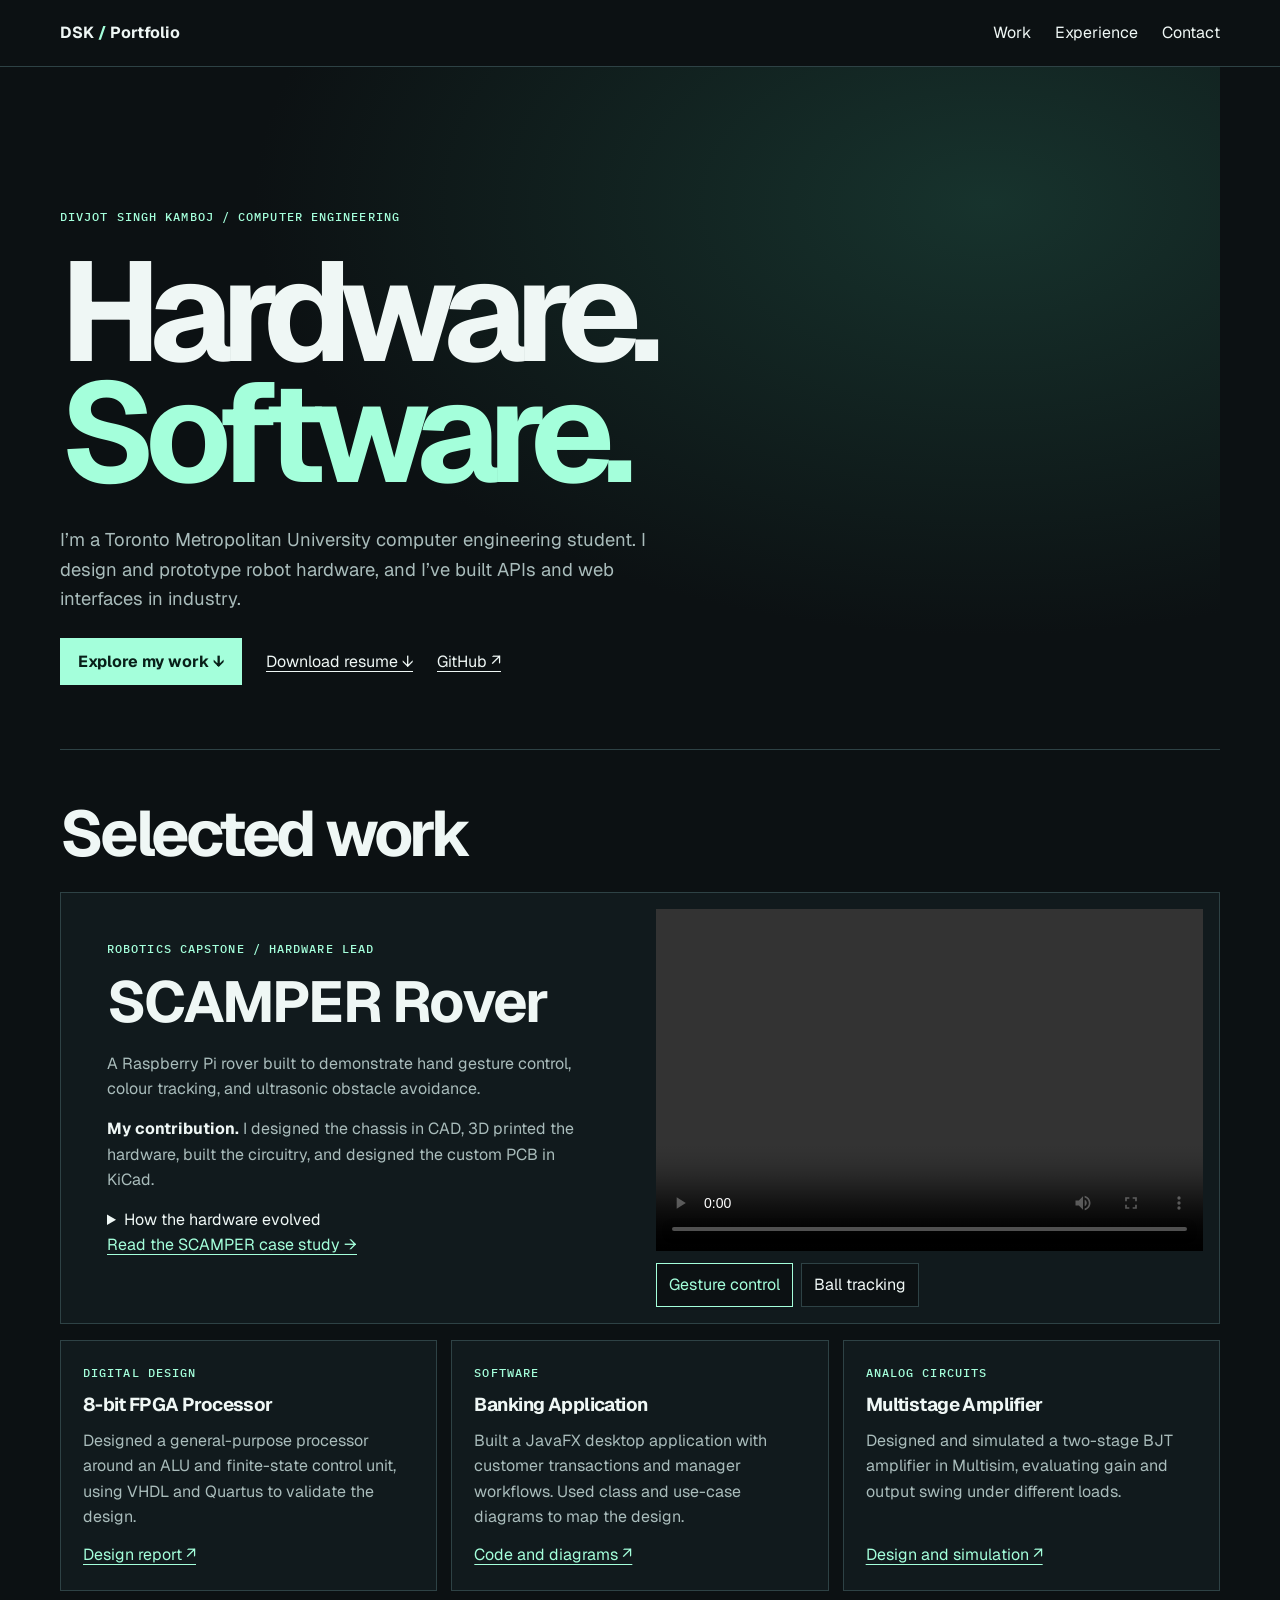
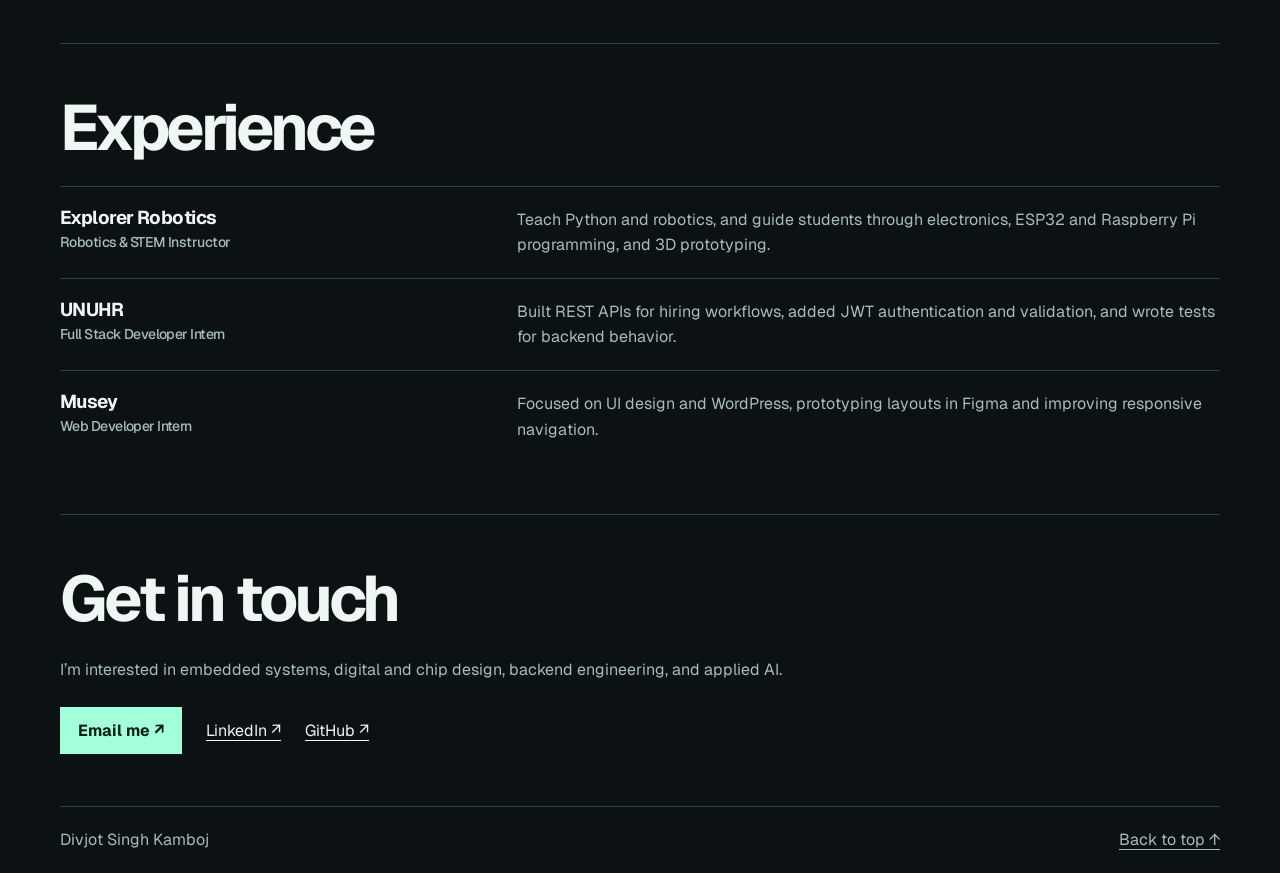
==== commit 3e63e89f: "Use resume in download label" ====
--- a/index.html
+++ b/index.html
@@ -17,7 +17,7 @@
     <p class="label">DIVJOT SINGH KAMBOJ / COMPUTER ENGINEERING</p>
     <h1 id="intro">Hardware.<br><em>Software.</em></h1>
     <p class="intro">I’m a Toronto Metropolitan University computer engineering student. I design and prototype robot hardware, and I’ve built APIs and web interfaces in industry.</p>
-    <div class="actions"><a class="button" href="#work">Explore my work <span aria-hidden="true">↓</span></a><a href="assets/Divjot_Kamboj_Resume.pdf" download>Download résumé ↓</a><a href="https://github.com/DivjotSK">GitHub ↗</a></div>
+    <div class="actions"><a class="button" href="#work">Explore my work <span aria-hidden="true">↓</span></a><a href="assets/Divjot_Kamboj_Resume.pdf" download>Download resume ↓</a><a href="https://github.com/DivjotSK">GitHub ↗</a></div>
   </section>
   <section id="work" aria-labelledby="work-title">
     <h2 id="work-title">Selected work</h2>
